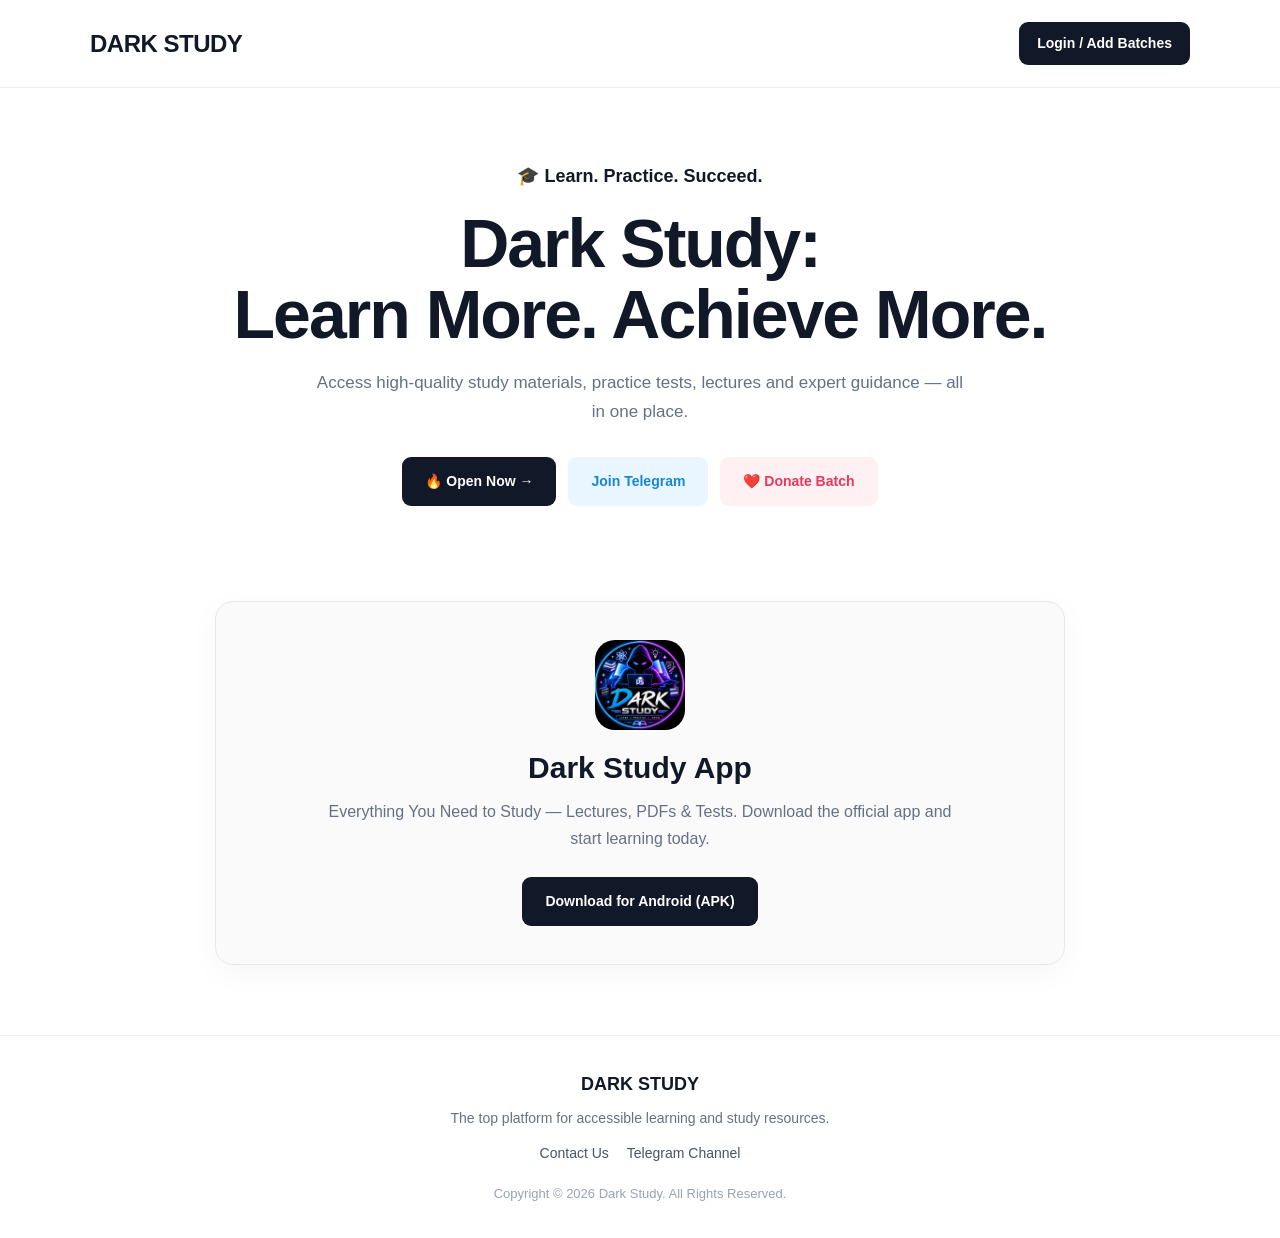
==== index.html @ e663b6ad "Change branding from 'Study Stark' to 'Dark Study' Updated branding from 'Study Stark' to 'Dark Stud" ====
<!DOCTYPE html>
<html lang="en">
<head>
  <meta charset="UTF-8">
  <meta name="viewport" content="width=device-width, initial-scale=1.0">

  <title>Dark Study- Learn. Practice. Succeed.</title>

  <meta name="description"
        content="Dark Study - Access high-quality study materials, practice tests, lectures and expert guidance in one place.">

  <meta name="theme-color" content="#ffffff">

  <!-- Google Search Console Verification -->
  <meta name="google-site-verification" content="fBdInNr_pxpZjApGXBXYnxqg6Dyy9HJ7jwQC1Yva0Tw" />

  <link rel="stylesheet" href="style.css">
  <link rel="icon" href="logo.png" type="image/png">

  <style>
    * {
      margin: 0;
      padding: 0;
      box-sizing: border-box;
    }

    html {
      scroll-behavior: smooth;
    }

    body {
      font-family: Arial, Helvetica, sans-serif;
      background: #ffffff;
      color: #111827;
      min-height: 100vh;
    }

    a {
      text-decoration: none;
      color: inherit;
    }

    .container {
      width: min(1100px, 92%);
      margin: auto;
    }

    header {
      padding: 22px 0;
      border-bottom: 1px solid #eeeeee;
      background: rgba(255,255,255,0.96);
    }

    .nav {
      display: flex;
      align-items: center;
      justify-content: space-between;
      gap: 20px;
    }

    .brand {
      font-size: 24px;
      font-weight: 800;
      letter-spacing: -0.5px;
    }

    .login-btn {
      display: inline-flex;
      align-items: center;
      justify-content: center;
      padding: 11px 18px;
      border-radius: 9px;
      background: #111827;
      color: #ffffff;
      font-weight: 600;
      transition: 0.2s ease;
    }

    .login-btn:hover {
      transform: translateY(-2px);
      opacity: 0.9;
    }

    .hero {
      text-align: center;
      padding: 75px 0 60px;
    }

    .tagline {
      font-size: 18px;
      font-weight: 600;
      margin-bottom: 18px;
    }

    .hero h1 {
      font-size: clamp(38px, 7vw, 68px);
      line-height: 1.05;
      letter-spacing: -2px;
      margin-bottom: 18px;
    }

    .hero h1 span {
      display: block;
    }

    .hero p {
      max-width: 650px;
      margin: 0 auto 30px;
      color: #667085;
      font-size: 17px;
      line-height: 1.7;
    }

    .hero-buttons {
      display: flex;
      justify-content: center;
      flex-wrap: wrap;
      gap: 12px;
    }

    .btn {
      display: inline-flex;
      align-items: center;
      justify-content: center;
      padding: 13px 22px;
      border-radius: 9px;
      font-weight: 700;
      transition: 0.2s ease;
    }

    .btn:hover {
      transform: translateY(-2px);
    }

    .primary {
      background: #111827;
      color: white;
    }

    .telegram {
      background: #eaf6ff;
      color: #1685d7;
    }

    .donate {
      background: #fff0f3;
      color: #e6395b;
    }

    .section {
      padding: 35px 0 70px;
    }

    .app-card {
      max-width: 850px;
      margin: auto;
      padding: 38px;
      border: 1px solid #e5e7eb;
      border-radius: 18px;
      background: #fafafa;
      text-align: center;
      box-shadow: 0 8px 30px rgba(0,0,0,0.04);
    }

    .logo-box {
      width: 90px;
      height: 90px;
      margin: 0 auto 20px;
      border-radius: 20px;
      overflow: hidden;
      background: #eeeeee;
      display: flex;
      align-items: center;
      justify-content: center;
    }

    .logo-box img {
      width: 100%;
      height: 100%;
      object-fit: cover;
    }

    .logo-placeholder {
      color: #777;
      font-size: 13px;
    }

    .app-card h2 {
      font-size: 30px;
      margin-bottom: 12px;
    }

    .app-card p {
      color: #667085;
      line-height: 1.7;
      margin-bottom: 25px;
    }

    .download {
      background: #111827;
      color: white;
    }

    footer {
      border-top: 1px solid #eeeeee;
      padding: 35px 0;
      text-align: center;
    }

    .footer-title {
      font-weight: 800;
      font-size: 18px;
      margin-bottom: 10px;
    }

    footer p {
      color: #667085;
      font-size: 14px;
      margin-bottom: 14px;
    }

    .footer-links {
      display: flex;
      justify-content: center;
      flex-wrap: wrap;
      gap: 18px;
      margin-bottom: 20px;
    }

    .footer-links a {
      color: #475467;
      font-size: 14px;
    }

    .footer-links a:hover {
      text-decoration: underline;
    }

    .copyright {
      color: #98a2b3;
      font-size: 13px;
    }

    @media (max-width: 600px) {
      header {
        padding: 17px 0;
      }

      .brand {
        font-size: 20px;
      }

      .login-btn {
        padding: 9px 13px;
        font-size: 13px;
      }

      .hero {
        padding: 55px 0 45px;
      }

      .hero h1 {
        letter-spacing: -1.5px;
      }

      .hero p {
        font-size: 15px;
      }

      .hero-buttons {
        flex-direction: column;
        align-items: stretch;
      }

      .btn {
        width: 100%;
      }

      .app-card {
        padding: 28px 20px;
      }

      .app-card h2 {
        font-size: 25px;
      }
    }
  </style>
</head>

<body>

  <header>
    <div class="container nav">
      <a href="/" class="brand">
        DARK STUDY
      </a>

      <a href="#" class="login-btn">
        Login / Add Batches
      </a>
    </div>
  </header>

  <main>

    <section class="hero">
      <div class="container">

        <div class="tagline">
          🎓 Learn. Practice. Succeed.
        </div>

        <h1>
          Dark Study:
          <span>Learn More. Achieve More.</span>
        </h1>

        <p>
          Access high-quality study materials, practice tests,
          lectures and expert guidance — all in one place.
        </p>

        <div class="hero-buttons">

          <a
            class="btn primary"
            href="https://vidcloud.eu.org/"
            target="_blank"
            rel="noopener noreferrer">
            🔥 Open Now →
          </a>

          <a
            class="btn telegram"
            href="https://t.me/darkstudy2"
            target="_blank"
            rel="noopener noreferrer">
            Join Telegram
          </a>

          <a
            class="btn donate"
            href="#">
            ❤️ Donate Batch
          </a>

        </div>

      </div>
    </section>

    <section class="section">
      <div class="container">

        <div class="app-card">

          <div class="logo-box">
            <img
              src="logo.png"
              alt="Dark Study Logo"
              onerror="this.style.display='none'; this.nextElementSibling.style.display='block';">

            <span class="logo-placeholder" style="display:none;">
              Logo
            </span>
          </div>

          <h2>
            Dark Study App
          </h2>

          <p>
            Everything You Need to Study — Lectures, PDFs & Tests.
            Download the official app and start learning today.
          </p>

          <a
            class="btn download"
            href="https://vidcloud.eu.org/"
            target="_blank"
            rel="noopener noreferrer">
            Download for Android (APK)
          </a>

        </div>

      </div>
    </section>

  </main>

  <footer>
    <div class="container">

      <div class="footer-title">
        DARK STUDY
      </div>

      <p>
        The top platform for accessible learning and study resources.
      </p>

      <div class="footer-links">

        <a
          href="https://telegram.me/"
          target="_blank"
          rel="noopener noreferrer">
          Contact Us
        </a>

        <a
          href="https://telegram.me/"
          target="_blank"
          rel="noopener noreferrer">
          Telegram Channel
        </a>

      </div>

      <div class="copyright">
        Copyright © 2026 Dark Study. All Rights Reserved.
      </div>

    </div>
  </footer>

  <script src="script.js"></script>

</body>
</html>
---- style.css ----
/* =========================================================
   DARK STUDY — STYLE.CSS
   ========================================================= */

* {
    margin: 0;
    padding: 0;
    box-sizing: border-box;
}

html {
    scroll-behavior: smooth;
}

body {
    font-family: Arial, Helvetica, sans-serif;
    background: #ffffff;
    color: #111827;
    min-height: 100vh;
    line-height: 1.5;
}

a {
    text-decoration: none;
    color: inherit;
}

button,
a {
    -webkit-tap-highlight-color: transparent;
}

/* =========================================================
   CONTAINER
   ========================================================= */

.container {
    width: min(1100px, 92%);
    margin: 0 auto;
}

/* =========================================================
   HEADER
   ========================================================= */

header {
    width: 100%;
    padding: 22px 0;
    background: rgba(255, 255, 255, 0.96);
    border-bottom: 1px solid #eeeeee;
}

.nav {
    display: flex;
    align-items: center;
    justify-content: space-between;
    gap: 20px;
}

.brand {
    font-size: 24px;
    font-weight: 800;
    letter-spacing: -0.5px;
    color: #111827;
    transition: opacity 0.2s ease;
}

.brand:hover {
    opacity: 0.75;
}

.login-btn {
    display: inline-flex;
    align-items: center;
    justify-content: center;
    min-height: 42px;
    padding: 11px 18px;
    border-radius: 9px;
    background: #111827;
    color: #ffffff;
    font-size: 14px;
    font-weight: 600;
    transition:
        transform 0.2s ease,
        opacity 0.2s ease,
        box-shadow 0.2s ease;
}

.login-btn:hover {
    transform: translateY(-2px);
    opacity: 0.92;
    box-shadow: 0 7px 18px rgba(17, 24, 39, 0.15);
}

/* =========================================================
   HERO
   ========================================================= */

.hero {
    text-align: center;
    padding: 75px 0 60px;
}

.tagline {
    display: inline-block;
    margin-bottom: 18px;
    font-size: 18px;
    font-weight: 600;
    color: #111827;
}

.hero h1 {
    max-width: 900px;
    margin: 0 auto 18px;
    font-size: clamp(38px, 7vw, 68px);
    line-height: 1.05;
    letter-spacing: -2px;
    font-weight: 800;
    color: #111827;
}

.hero h1 span {
    display: block;
}

.hero p {
    max-width: 650px;
    margin: 0 auto 30px;
    color: #667085;
    font-size: 17px;
    line-height: 1.7;
}

/* =========================================================
   HERO BUTTONS
   ========================================================= */

.hero-buttons {
    display: flex;
    align-items: center;
    justify-content: center;
    flex-wrap: wrap;
    gap: 12px;
}

.btn {
    display: inline-flex;
    align-items: center;
    justify-content: center;
    min-height: 46px;
    padding: 13px 22px;
    border-radius: 9px;
    font-size: 14px;
    font-weight: 700;
    border: 1px solid transparent;
    cursor: pointer;

    transition:
        transform 0.2s ease,
        opacity 0.2s ease,
        box-shadow 0.2s ease;
}

.btn:hover {
    transform: translateY(-2px);
}

.btn:active {
    transform: translateY(0);
}

/* Main button */

.primary {
    background: #111827;
    color: #ffffff;
}

.primary:hover {
    opacity: 0.92;
    box-shadow: 0 7px 18px rgba(17, 24, 39, 0.15);
}

/* Telegram */

.telegram {
    background: #eaf6ff;
    color: #1685d7;
}

.telegram:hover {
    background: #dcefff;
}

/* Donate */

.donate {
    background: #fff0f3;
    color: #e6395b;
}

.donate:hover {
    background: #ffe4ea;
}

/* Download */

.download {
    background: #111827;
    color: #ffffff;
}

.download:hover {
    opacity: 0.92;
    box-shadow: 0 7px 18px rgba(17, 24, 39, 0.15);
}

/* =========================================================
   SECTIONS
   ========================================================= */

.section {
    width: 100%;
    padding: 35px 0 70px;
}

.section-title {
    text-align: center;
    margin-bottom: 35px;
}

.section-title h2 {
    margin-bottom: 10px;
    font-size: 30px;
    line-height: 1.2;
    color: #111827;
}

.section-title p {
    color: #667085;
    font-size: 15px;
}

/* =========================================================
   APP CARD
   ========================================================= */

.app-card {
    width: 100%;
    max-width: 850px;
    margin: 0 auto;
    padding: 38px;

    text-align: center;

    background: #fafafa;
    border: 1px solid #e5e7eb;
    border-radius: 18px;

    box-shadow: 0 8px 30px rgba(0, 0, 0, 0.04);

    transition:
        transform 0.25s ease,
        box-shadow 0.25s ease;
}

.app-card:hover {
    transform: translateY(-3px);
    box-shadow: 0 12px 35px rgba(0, 0, 0, 0.07);
}

/* =========================================================
   LOGO
   ========================================================= */

.logo-box {
    width: 90px;
    height: 90px;
    margin: 0 auto 20px;

    display: flex;
    align-items: center;
    justify-content: center;

    overflow: hidden;

    background: #eeeeee;
    border-radius: 20px;
}

.logo-box img {
    display: block;
    width: 100%;
    height: 100%;
    object-fit: cover;
}

.logo-placeholder {
    color: #777777;
    font-size: 13px;
}

/* =========================================================
   APP TEXT
   ========================================================= */

.app-card h2 {
    margin-bottom: 12px;
    font-size: 30px;
    line-height: 1.2;
    color: #111827;
}

.app-card p {
    max-width: 650px;
    margin: 0 auto 25px;

    color: #667085;
    font-size: 16px;
    line-height: 1.7;
}

/* =========================================================
   FOOTER
   ========================================================= */

footer {
    width: 100%;
    padding: 35px 0;
    text-align: center;

    background: #ffffff;
    border-top: 1px solid #eeeeee;
}

.footer-title {
    margin-bottom: 10px;
    font-size: 18px;
    font-weight: 800;
    color: #111827;
}

footer p {
    margin-bottom: 14px;
    color: #667085;
    font-size: 14px;
}

.footer-links {
    display: flex;
    align-items: center;
    justify-content: center;
    flex-wrap: wrap;
    gap: 18px;
    margin-bottom: 20px;
}

.footer-links a {
    color: #475467;
    font-size: 14px;
    transition: color 0.2s ease;
}

.footer-links a:hover {
    color: #111827;
    text-decoration: underline;
}

.copyright {
    color: #98a2b3;
    font-size: 13px;
}

/* =========================================================
   FOCUS / ACCESSIBILITY
   ========================================================= */

a:focus-visible {
    outline: 3px solid rgba(22, 133, 215, 0.35);
    outline-offset: 3px;
}

/* =========================================================
   TABLET
   ========================================================= */

@media (max-width: 768px) {

    .hero {
        padding: 60px 0 50px;
    }

    .hero h1 {
        font-size: clamp(36px, 8vw, 52px);
        letter-spacing: -1.5px;
    }

    .hero p {
        font-size: 16px;
    }

    .app-card {
        padding: 32px 25px;
    }
}

/* =========================================================
   MOBILE
   ========================================================= */

@media (max-width: 600px) {

    header {
        padding: 17px 0;
    }

    .nav {
        gap: 12px;
    }

    .brand {
        font-size: 20px;
    }

    .login-btn {
        min-height: 38px;
        padding: 9px 13px;
        font-size: 13px;
        white-space: nowrap;
    }

    .hero {
        padding: 55px 0 45px;
    }

    .tagline {
        margin-bottom: 15px;
        font-size: 16px;
    }

    .hero h1 {
        font-size: clamp(35px, 11vw, 48px);
        letter-spacing: -1.5px;
    }

    .hero p {
        margin-bottom: 25px;
        font-size: 15px;
        line-height: 1.65;
    }

    .hero-buttons {
        width: 100%;
        flex-direction: column;
        align-items: stretch;
        gap: 10px;
    }

    .btn {
        width: 100%;
        min-height: 45px;
    }

    .section {
        padding: 25px 0 55px;
    }

    .app-card {
        padding: 28px 20px;
        border-radius: 16px;
    }

    .logo-box {
        width: 80px;
        height: 80px;
        border-radius: 18px;
    }

    .app-card h2 {
        font-size: 25px;
    }

    .app-card p {
        font-size: 15px;
    }

    footer {
        padding: 30px 0;
    }

    .footer-links {
        gap: 14px;
    }
}

/* =========================================================
   VERY SMALL DEVICES
   ========================================================= */

@media (max-width: 380px) {

    .container {
        width: 90%;
    }

    .brand {
        font-size: 18px;
    }

    .login-btn {
        padding: 8px 10px;
        font-size: 12px;
    }

    .hero h1 {
        font-size: 34px;
    }

    .app-card {
        padding: 25px 16px;
    }
}

/* =========================================================
   REDUCED MOTION
   ========================================================= */

@media (prefers-reduced-motion: reduce) {

    html {
        scroll-behavior: auto;
    }

    *,
    *::before,
    *::after {
        transition: none !important;
        animation: none !important;
    }
}
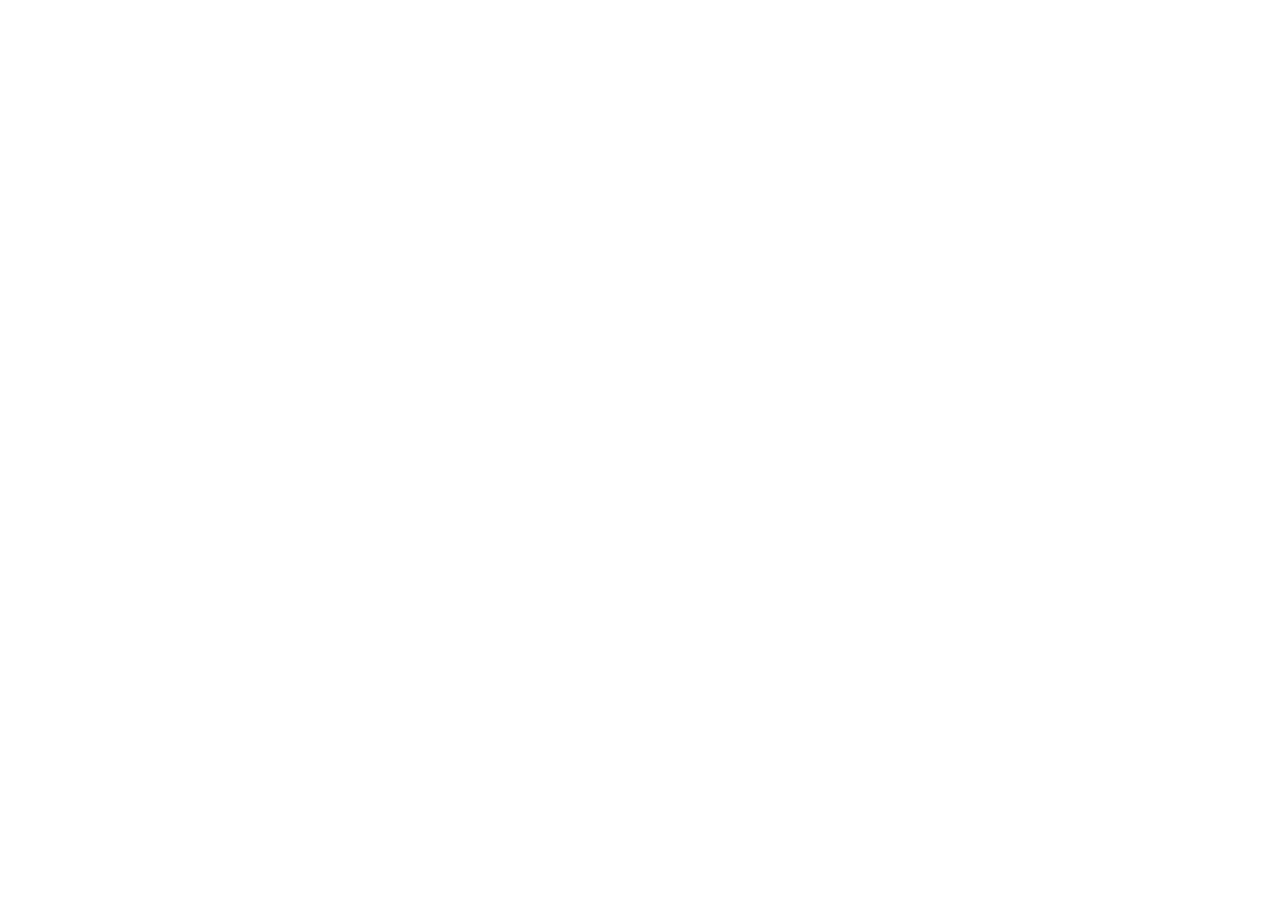
==== commit e11a7d14: "Add Google AdSense script to index.html Added Google AdSense script for ad integration." ====
--- a/index.html
+++ b/index.html
@@ -13,7 +13,9 @@
 
   <!-- Google Search Console Verification -->
   <meta name="google-site-verification" content="fBdInNr_pxpZjApGXBXYnxqg6Dyy9HJ7jwQC1Yva0Tw" />
-
+ <!-- Google AdSense -->
+  <script async
+    src="https://pagead2.googlesyndication.com/pagead/js/adsbygoogle.js?client=ca-pub-5067812901691828"
   <link rel="stylesheet" href="style.css">
   <link rel="icon" href="logo.png" type="image/png">
 
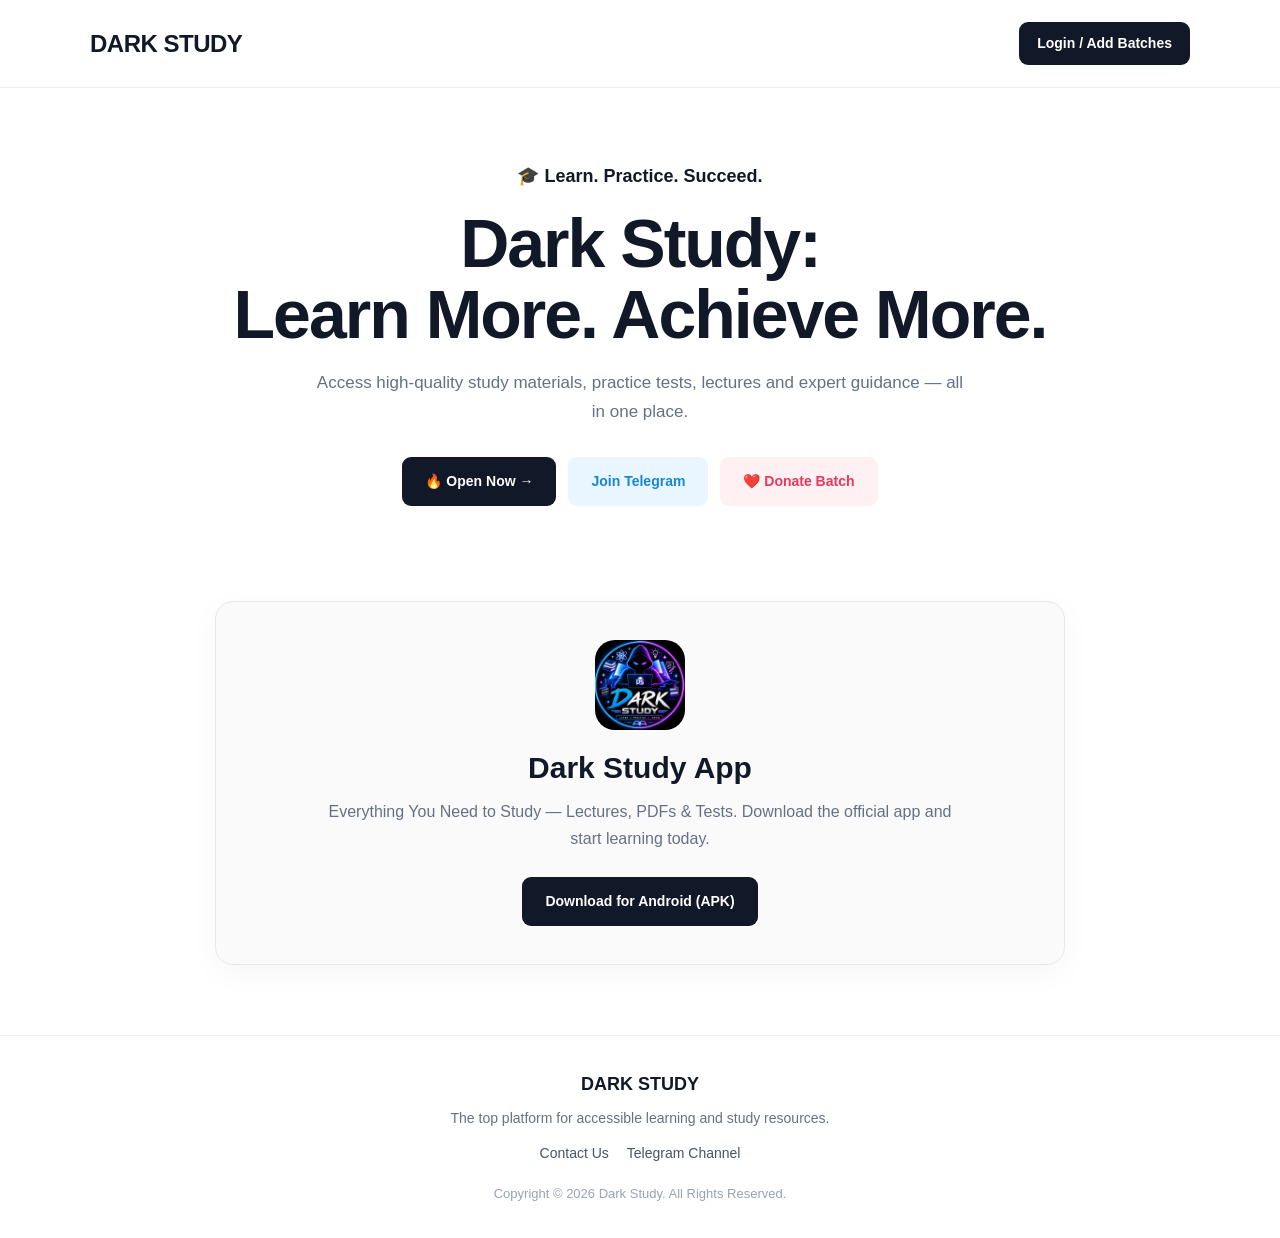
==== commit 056b26e6: "Fix HTML formatting and add comments" ====
--- a/index.html
+++ b/index.html
@@ -4,7 +4,7 @@
   <meta charset="UTF-8">
   <meta name="viewport" content="width=device-width, initial-scale=1.0">
 
-  <title>Dark Study- Learn. Practice. Succeed.</title>
+  <title>Dark Study - Learn. Practice. Succeed.</title>
 
   <meta name="description"
         content="Dark Study - Access high-quality study materials, practice tests, lectures and expert guidance in one place.">
@@ -12,10 +12,15 @@
   <meta name="theme-color" content="#ffffff">
 
   <!-- Google Search Console Verification -->
-  <meta name="google-site-verification" content="fBdInNr_pxpZjApGXBXYnxqg6Dyy9HJ7jwQC1Yva0Tw" />
- <!-- Google AdSense -->
+  <meta name="google-site-verification"
+        content="fBdInNr_pxpZjApGXBXYnxqg6Dyy9HJ7jwQC1Yva0Tw">
+
+  <!-- Google AdSense -->
   <script async
     src="https://pagead2.googlesyndication.com/pagead/js/adsbygoogle.js?client=ca-pub-5067812901691828"
+    crossorigin="anonymous">
+  </script>
+
   <link rel="stylesheet" href="style.css">
   <link rel="icon" href="logo.png" type="image/png">
 
@@ -50,7 +55,7 @@
     header {
       padding: 22px 0;
       border-bottom: 1px solid #eeeeee;
-      background: rgba(255,255,255,0.96);
+      background: rgba(255, 255, 255, 0.96);
     }
 
     .nav {
@@ -161,7 +166,7 @@
       border-radius: 18px;
       background: #fafafa;
       text-align: center;
-      box-shadow: 0 8px 30px rgba(0,0,0,0.04);
+      box-shadow: 0 8px 30px rgba(0, 0, 0, 0.04);
     }
 
     .logo-box {
@@ -291,8 +296,10 @@
 
 <body>
 
+  <!-- Header -->
   <header>
     <div class="container nav">
+
       <a href="/" class="brand">
         DARK STUDY
       </a>
@@ -300,11 +307,14 @@
       <a href="#" class="login-btn">
         Login / Add Batches
       </a>
+
     </div>
   </header>
 
+  <!-- Main -->
   <main>
 
+    <!-- Hero -->
     <section class="hero">
       <div class="container">
 
@@ -351,20 +361,25 @@
       </div>
     </section>
 
+    <!-- App -->
     <section class="section">
       <div class="container">
 
         <div class="app-card">
 
           <div class="logo-box">
+
             <img
               src="logo.png"
               alt="Dark Study Logo"
               onerror="this.style.display='none'; this.nextElementSibling.style.display='block';">
 
-            <span class="logo-placeholder" style="display:none;">
+            <span
+              class="logo-placeholder"
+              style="display:none;">
               Logo
             </span>
+
           </div>
 
           <h2>
@@ -391,6 +406,7 @@
 
   </main>
 
+  <!-- Footer -->
   <footer>
     <div class="container">
 
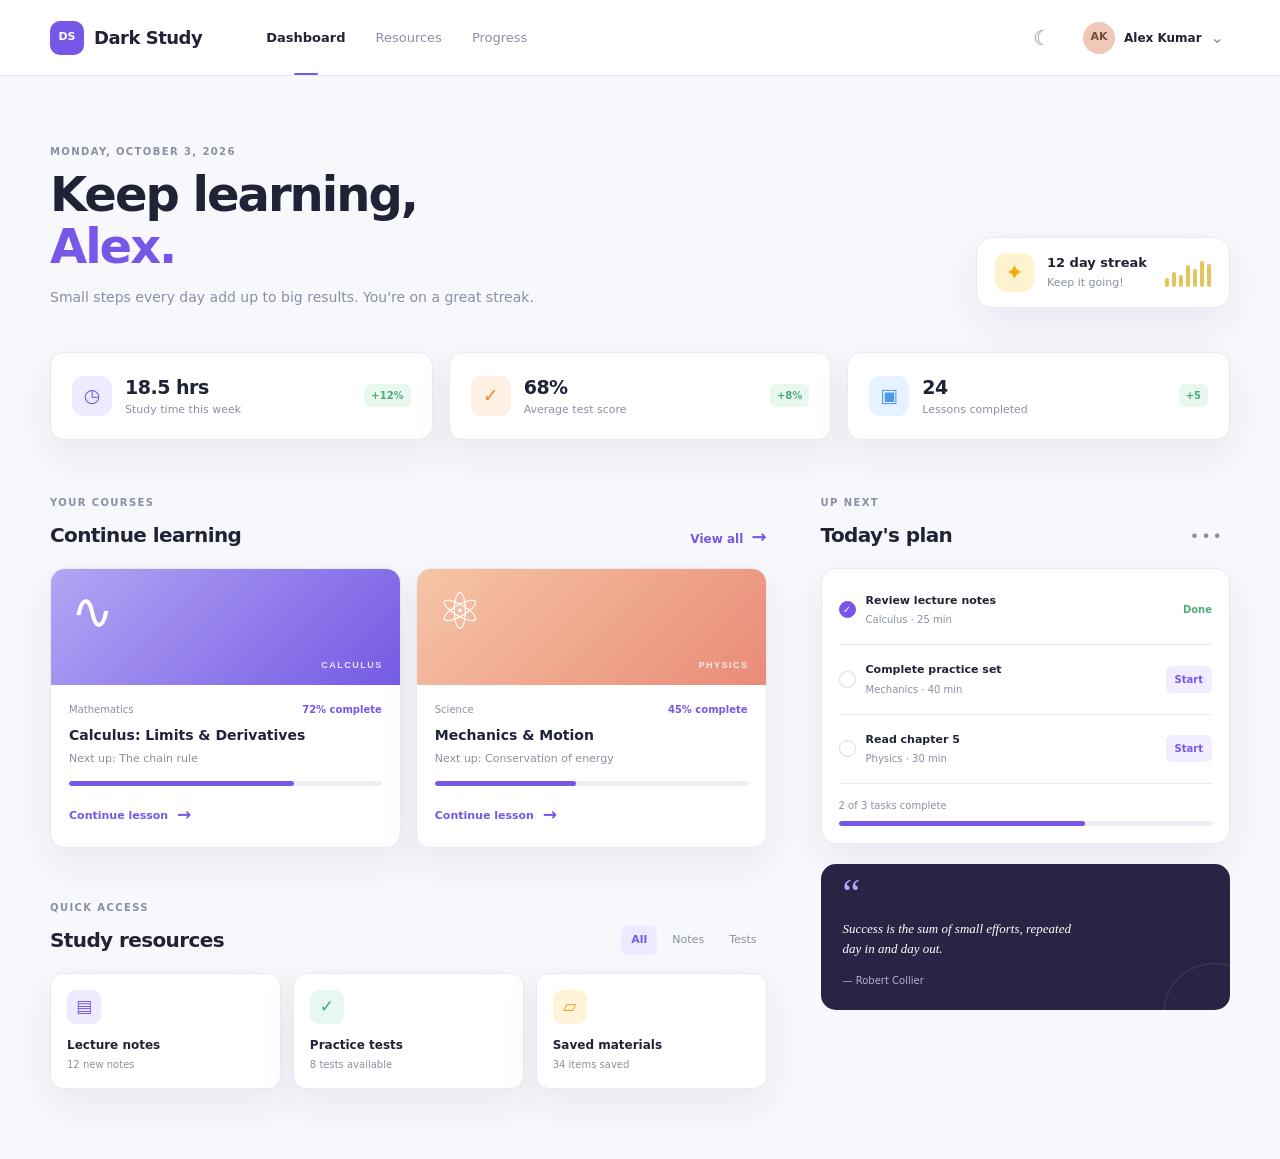
==== commit e022f1b4: "Convert Dark Study into interactive study app" ====
--- a/index.html
+++ b/index.html
@@ -1,449 +1,48 @@
-<!DOCTYPE html>
+<!doctype html>
 <html lang="en">
 <head>
   <meta charset="UTF-8">
-  <meta name="viewport" content="width=device-width, initial-scale=1.0">
-
-  <title>Dark Study - Learn. Practice. Succeed.</title>
-
-  <meta name="description"
-        content="Dark Study - Access high-quality study materials, practice tests, lectures and expert guidance in one place.">
-
-  <meta name="theme-color" content="#ffffff">
-
-  <!-- Google Search Console Verification -->
-  <meta name="google-site-verification"
-        content="fBdInNr_pxpZjApGXBXYnxqg6Dyy9HJ7jwQC1Yva0Tw">
-
-  <!-- Google AdSense -->
-  <script async
-    src="https://pagead2.googlesyndication.com/pagead/js/adsbygoogle.js?client=ca-pub-5067812901691828"
-    crossorigin="anonymous">
-  </script>
-
+  <meta name="viewport" content="width=device-width, initial-scale=1">
+  <title>Dark Study — Your study space</title>
+  <meta name="description" content="Dark Study is a focused space for courses, notes, practice tests and learning resources.">
+  <meta name="theme-color" content="#f7f8fc">
+  <link rel="icon" href="logo.png" type="image/png">
   <link rel="stylesheet" href="style.css">
-  <link rel="icon" href="logo.png" type="image/png">
-
-  <style>
-    * {
-      margin: 0;
-      padding: 0;
-      box-sizing: border-box;
-    }
-
-    html {
-      scroll-behavior: smooth;
-    }
-
-    body {
-      font-family: Arial, Helvetica, sans-serif;
-      background: #ffffff;
-      color: #111827;
-      min-height: 100vh;
-    }
-
-    a {
-      text-decoration: none;
-      color: inherit;
-    }
-
-    .container {
-      width: min(1100px, 92%);
-      margin: auto;
-    }
-
-    header {
-      padding: 22px 0;
-      border-bottom: 1px solid #eeeeee;
-      background: rgba(255, 255, 255, 0.96);
-    }
-
-    .nav {
-      display: flex;
-      align-items: center;
-      justify-content: space-between;
-      gap: 20px;
-    }
-
-    .brand {
-      font-size: 24px;
-      font-weight: 800;
-      letter-spacing: -0.5px;
-    }
-
-    .login-btn {
-      display: inline-flex;
-      align-items: center;
-      justify-content: center;
-      padding: 11px 18px;
-      border-radius: 9px;
-      background: #111827;
-      color: #ffffff;
-      font-weight: 600;
-      transition: 0.2s ease;
-    }
-
-    .login-btn:hover {
-      transform: translateY(-2px);
-      opacity: 0.9;
-    }
-
-    .hero {
-      text-align: center;
-      padding: 75px 0 60px;
-    }
-
-    .tagline {
-      font-size: 18px;
-      font-weight: 600;
-      margin-bottom: 18px;
-    }
-
-    .hero h1 {
-      font-size: clamp(38px, 7vw, 68px);
-      line-height: 1.05;
-      letter-spacing: -2px;
-      margin-bottom: 18px;
-    }
-
-    .hero h1 span {
-      display: block;
-    }
-
-    .hero p {
-      max-width: 650px;
-      margin: 0 auto 30px;
-      color: #667085;
-      font-size: 17px;
-      line-height: 1.7;
-    }
-
-    .hero-buttons {
-      display: flex;
-      justify-content: center;
-      flex-wrap: wrap;
-      gap: 12px;
-    }
-
-    .btn {
-      display: inline-flex;
-      align-items: center;
-      justify-content: center;
-      padding: 13px 22px;
-      border-radius: 9px;
-      font-weight: 700;
-      transition: 0.2s ease;
-    }
-
-    .btn:hover {
-      transform: translateY(-2px);
-    }
-
-    .primary {
-      background: #111827;
-      color: white;
-    }
-
-    .telegram {
-      background: #eaf6ff;
-      color: #1685d7;
-    }
-
-    .donate {
-      background: #fff0f3;
-      color: #e6395b;
-    }
-
-    .section {
-      padding: 35px 0 70px;
-    }
-
-    .app-card {
-      max-width: 850px;
-      margin: auto;
-      padding: 38px;
-      border: 1px solid #e5e7eb;
-      border-radius: 18px;
-      background: #fafafa;
-      text-align: center;
-      box-shadow: 0 8px 30px rgba(0, 0, 0, 0.04);
-    }
-
-    .logo-box {
-      width: 90px;
-      height: 90px;
-      margin: 0 auto 20px;
-      border-radius: 20px;
-      overflow: hidden;
-      background: #eeeeee;
-      display: flex;
-      align-items: center;
-      justify-content: center;
-    }
-
-    .logo-box img {
-      width: 100%;
-      height: 100%;
-      object-fit: cover;
-    }
-
-    .logo-placeholder {
-      color: #777;
-      font-size: 13px;
-    }
-
-    .app-card h2 {
-      font-size: 30px;
-      margin-bottom: 12px;
-    }
-
-    .app-card p {
-      color: #667085;
-      line-height: 1.7;
-      margin-bottom: 25px;
-    }
-
-    .download {
-      background: #111827;
-      color: white;
-    }
-
-    footer {
-      border-top: 1px solid #eeeeee;
-      padding: 35px 0;
-      text-align: center;
-    }
-
-    .footer-title {
-      font-weight: 800;
-      font-size: 18px;
-      margin-bottom: 10px;
-    }
-
-    footer p {
-      color: #667085;
-      font-size: 14px;
-      margin-bottom: 14px;
-    }
-
-    .footer-links {
-      display: flex;
-      justify-content: center;
-      flex-wrap: wrap;
-      gap: 18px;
-      margin-bottom: 20px;
-    }
-
-    .footer-links a {
-      color: #475467;
-      font-size: 14px;
-    }
-
-    .footer-links a:hover {
-      text-decoration: underline;
-    }
-
-    .copyright {
-      color: #98a2b3;
-      font-size: 13px;
-    }
-
-    @media (max-width: 600px) {
-      header {
-        padding: 17px 0;
-      }
-
-      .brand {
-        font-size: 20px;
-      }
-
-      .login-btn {
-        padding: 9px 13px;
-        font-size: 13px;
-      }
-
-      .hero {
-        padding: 55px 0 45px;
-      }
-
-      .hero h1 {
-        letter-spacing: -1.5px;
-      }
-
-      .hero p {
-        font-size: 15px;
-      }
-
-      .hero-buttons {
-        flex-direction: column;
-        align-items: stretch;
-      }
-
-      .btn {
-        width: 100%;
-      }
-
-      .app-card {
-        padding: 28px 20px;
-      }
-
-      .app-card h2 {
-        font-size: 25px;
-      }
-    }
-  </style>
 </head>
-
 <body>
-
-  <!-- Header -->
-  <header>
-    <div class="container nav">
-
-      <a href="/" class="brand">
-        DARK STUDY
-      </a>
-
-      <a href="#" class="login-btn">
-        Login / Add Batches
-      </a>
-
+  <header class="topbar">
+    <div class="shell nav">
+      <a class="brand" href="#top" aria-label="Dark Study home"><span class="brand-mark">DS</span><span>Dark Study</span></a>
+      <nav class="nav-links" aria-label="Primary navigation">
+        <a class="active" href="#dashboard">Dashboard</a>
+        <a href="#resources">Resources</a>
+        <a href="#progress">Progress</a>
+      </nav>
+      <div class="nav-actions"><button class="icon-button" id="themeToggle" aria-label="Toggle dark mode">☾</button><button class="profile" id="loginButton"><span>AK</span><b>Alex Kumar</b><i>⌄</i></button></div>
     </div>
   </header>
 
-  <!-- Main -->
-  <main>
-
-    <!-- Hero -->
-    <section class="hero">
-      <div class="container">
-
-        <div class="tagline">
-          🎓 Learn. Practice. Succeed.
-        </div>
-
-        <h1>
-          Dark Study:
-          <span>Learn More. Achieve More.</span>
-        </h1>
-
-        <p>
-          Access high-quality study materials, practice tests,
-          lectures and expert guidance — all in one place.
-        </p>
-
-        <div class="hero-buttons">
-
-          <a
-            class="btn primary"
-            href="https://vidcloud.eu.org/"
-            target="_blank"
-            rel="noopener noreferrer">
-            🔥 Open Now →
-          </a>
-
-          <a
-            class="btn telegram"
-            href="https://t.me/darkstudy2"
-            target="_blank"
-            rel="noopener noreferrer">
-            Join Telegram
-          </a>
-
-          <a
-            class="btn donate"
-            href="#">
-            ❤️ Donate Batch
-          </a>
-
-        </div>
-
-      </div>
+  <main id="top" class="shell">
+    <section class="welcome" id="dashboard">
+      <div><p class="eyebrow">MONDAY, OCTOBER 3, 2026</p><h1>Keep learning,<br><em>Alex.</em></h1><p class="intro">Small steps every day add up to big results. You&apos;re on a great streak.</p></div>
+      <div class="streak-card"><div class="streak-icon">✦</div><div><strong>12 day streak</strong><span>Keep it going!</span></div><div class="sparkline" aria-hidden="true"><i></i><i></i><i></i><i></i><i></i><i></i><i></i></div></div>
     </section>
 
-    <!-- App -->
-    <section class="section">
-      <div class="container">
+    <section class="stats" aria-label="Study overview"><article><span class="stat-icon purple">◷</span><div><strong>18.5 hrs</strong><small>Study time this week</small></div><b class="up">+12%</b></article><article><span class="stat-icon orange">✓</span><div><strong>68%</strong><small>Average test score</small></div><b class="up">+8%</b></article><article><span class="stat-icon blue">▣</span><div><strong>24</strong><small>Lessons completed</small></div><b class="up">+5</b></article></section>
 
-        <div class="app-card">
+    <section class="content-grid">
+      <div class="main-column">
+        <div class="section-heading"><div><p class="eyebrow">YOUR COURSES</p><h2>Continue learning</h2></div><a href="#resources">View all <span>→</span></a></div>
+        <div class="course-list"><article class="course-card purple-card"><div class="course-art">∿<span>CALCULUS</span></div><div class="course-body"><div class="course-meta"><span>Mathematics</span><b>72% complete</b></div><h3>Calculus: Limits &amp; Derivatives</h3><p>Next up: The chain rule</p><div class="progress"><span style="width:72%"></span></div><button class="continue" data-course="Calculus: Limits & Derivatives">Continue lesson <span>→</span></button></div></article><article class="course-card peach-card"><div class="course-art">⚛<span>PHYSICS</span></div><div class="course-body"><div class="course-meta"><span>Science</span><b>45% complete</b></div><h3>Mechanics &amp; Motion</h3><p>Next up: Conservation of energy</p><div class="progress"><span style="width:45%"></span></div><button class="continue" data-course="Mechanics & Motion">Continue lesson <span>→</span></button></div></article></div>
 
-          <div class="logo-box">
-
-            <img
-              src="logo.png"
-              alt="Dark Study Logo"
-              onerror="this.style.display='none'; this.nextElementSibling.style.display='block';">
-
-            <span
-              class="logo-placeholder"
-              style="display:none;">
-              Logo
-            </span>
-
-          </div>
-
-          <h2>
-            Dark Study App
-          </h2>
-
-          <p>
-            Everything You Need to Study — Lectures, PDFs & Tests.
-            Download the official app and start learning today.
-          </p>
-
-          <a
-            class="btn download"
-            href="https://vidcloud.eu.org/"
-            target="_blank"
-            rel="noopener noreferrer">
-            Download for Android (APK)
-          </a>
-
-        </div>
-
-      </div>
-    </section>
-
-  </main>
-
-  <!-- Footer -->
-  <footer>
-    <div class="container">
-
-      <div class="footer-title">
-        DARK STUDY
+        <div class="section-heading resource-heading" id="resources"><div><p class="eyebrow">QUICK ACCESS</p><h2>Study resources</h2></div><div class="resource-filters"><button class="filter active" data-filter="all">All</button><button class="filter" data-filter="notes">Notes</button><button class="filter" data-filter="tests">Tests</button></div></div>
+        <div class="resource-grid"><button class="resource" data-type="notes"><span class="resource-icon lavender">▤</span><strong>Lecture notes</strong><small>12 new notes</small></button><button class="resource" data-type="tests"><span class="resource-icon mint">✓</span><strong>Practice tests</strong><small>8 tests available</small></button><button class="resource" data-type="notes"><span class="resource-icon yellow">▱</span><strong>Saved materials</strong><small>34 items saved</small></button></div>
       </div>
 
-      <p>
-        The top platform for accessible learning and study resources.
-      </p>
-
-      <div class="footer-links">
-
-        <a
-          href="https://telegram.me/"
-          target="_blank"
-          rel="noopener noreferrer">
-          Contact Us
-        </a>
-
-        <a
-          href="https://telegram.me/"
-          target="_blank"
-          rel="noopener noreferrer">
-          Telegram Channel
-        </a>
-
-      </div>
-
-      <div class="copyright">
-        Copyright © 2026 Dark Study. All Rights Reserved.
-      </div>
-
-    </div>
-  </footer>
-
+      <aside class="side-column" id="progress"><div class="section-heading"><div><p class="eyebrow">UP NEXT</p><h2>Today&apos;s plan</h2></div><button class="more" aria-label="More options">•••</button></div><div class="plan-card"><div class="plan-item done"><span class="check">✓</span><div><strong>Review lecture notes</strong><small>Calculus · 25 min</small></div><b>Done</b></div><div class="plan-item"><span class="check"></span><div><strong>Complete practice set</strong><small>Mechanics · 40 min</small></div><button class="start" data-course="Practice set">Start</button></div><div class="plan-item"><span class="check"></span><div><strong>Read chapter 5</strong><small>Physics · 30 min</small></div><button class="start" data-course="Chapter 5">Start</button></div><div class="plan-footer"><span>2 of 3 tasks complete</span><div class="progress"><span style="width:66%"></span></div></div></div><div class="quote"><span>“</span><p>Success is the sum of small efforts, repeated day in and day out.</p><small>— Robert Collier</small></div></aside>
+    </section>
+  </main>
+  <div id="toast" class="toast" role="status" aria-live="polite"></div>
   <script src="script.js"></script>
-
 </body>
 </html>
--- a/style.css
+++ b/style.css
@@ -1,540 +1 @@
-/* =========================================================
-   DARK STUDY — STYLE.CSS
-   ========================================================= */
-
-* {
-    margin: 0;
-    padding: 0;
-    box-sizing: border-box;
-}
-
-html {
-    scroll-behavior: smooth;
-}
-
-body {
-    font-family: Arial, Helvetica, sans-serif;
-    background: #ffffff;
-    color: #111827;
-    min-height: 100vh;
-    line-height: 1.5;
-}
-
-a {
-    text-decoration: none;
-    color: inherit;
-}
-
-button,
-a {
-    -webkit-tap-highlight-color: transparent;
-}
-
-/* =========================================================
-   CONTAINER
-   ========================================================= */
-
-.container {
-    width: min(1100px, 92%);
-    margin: 0 auto;
-}
-
-/* =========================================================
-   HEADER
-   ========================================================= */
-
-header {
-    width: 100%;
-    padding: 22px 0;
-    background: rgba(255, 255, 255, 0.96);
-    border-bottom: 1px solid #eeeeee;
-}
-
-.nav {
-    display: flex;
-    align-items: center;
-    justify-content: space-between;
-    gap: 20px;
-}
-
-.brand {
-    font-size: 24px;
-    font-weight: 800;
-    letter-spacing: -0.5px;
-    color: #111827;
-    transition: opacity 0.2s ease;
-}
-
-.brand:hover {
-    opacity: 0.75;
-}
-
-.login-btn {
-    display: inline-flex;
-    align-items: center;
-    justify-content: center;
-    min-height: 42px;
-    padding: 11px 18px;
-    border-radius: 9px;
-    background: #111827;
-    color: #ffffff;
-    font-size: 14px;
-    font-weight: 600;
-    transition:
-        transform 0.2s ease,
-        opacity 0.2s ease,
-        box-shadow 0.2s ease;
-}
-
-.login-btn:hover {
-    transform: translateY(-2px);
-    opacity: 0.92;
-    box-shadow: 0 7px 18px rgba(17, 24, 39, 0.15);
-}
-
-/* =========================================================
-   HERO
-   ========================================================= */
-
-.hero {
-    text-align: center;
-    padding: 75px 0 60px;
-}
-
-.tagline {
-    display: inline-block;
-    margin-bottom: 18px;
-    font-size: 18px;
-    font-weight: 600;
-    color: #111827;
-}
-
-.hero h1 {
-    max-width: 900px;
-    margin: 0 auto 18px;
-    font-size: clamp(38px, 7vw, 68px);
-    line-height: 1.05;
-    letter-spacing: -2px;
-    font-weight: 800;
-    color: #111827;
-}
-
-.hero h1 span {
-    display: block;
-}
-
-.hero p {
-    max-width: 650px;
-    margin: 0 auto 30px;
-    color: #667085;
-    font-size: 17px;
-    line-height: 1.7;
-}
-
-/* =========================================================
-   HERO BUTTONS
-   ========================================================= */
-
-.hero-buttons {
-    display: flex;
-    align-items: center;
-    justify-content: center;
-    flex-wrap: wrap;
-    gap: 12px;
-}
-
-.btn {
-    display: inline-flex;
-    align-items: center;
-    justify-content: center;
-    min-height: 46px;
-    padding: 13px 22px;
-    border-radius: 9px;
-    font-size: 14px;
-    font-weight: 700;
-    border: 1px solid transparent;
-    cursor: pointer;
-
-    transition:
-        transform 0.2s ease,
-        opacity 0.2s ease,
-        box-shadow 0.2s ease;
-}
-
-.btn:hover {
-    transform: translateY(-2px);
-}
-
-.btn:active {
-    transform: translateY(0);
-}
-
-/* Main button */
-
-.primary {
-    background: #111827;
-    color: #ffffff;
-}
-
-.primary:hover {
-    opacity: 0.92;
-    box-shadow: 0 7px 18px rgba(17, 24, 39, 0.15);
-}
-
-/* Telegram */
-
-.telegram {
-    background: #eaf6ff;
-    color: #1685d7;
-}
-
-.telegram:hover {
-    background: #dcefff;
-}
-
-/* Donate */
-
-.donate {
-    background: #fff0f3;
-    color: #e6395b;
-}
-
-.donate:hover {
-    background: #ffe4ea;
-}
-
-/* Download */
-
-.download {
-    background: #111827;
-    color: #ffffff;
-}
-
-.download:hover {
-    opacity: 0.92;
-    box-shadow: 0 7px 18px rgba(17, 24, 39, 0.15);
-}
-
-/* =========================================================
-   SECTIONS
-   ========================================================= */
-
-.section {
-    width: 100%;
-    padding: 35px 0 70px;
-}
-
-.section-title {
-    text-align: center;
-    margin-bottom: 35px;
-}
-
-.section-title h2 {
-    margin-bottom: 10px;
-    font-size: 30px;
-    line-height: 1.2;
-    color: #111827;
-}
-
-.section-title p {
-    color: #667085;
-    font-size: 15px;
-}
-
-/* =========================================================
-   APP CARD
-   ========================================================= */
-
-.app-card {
-    width: 100%;
-    max-width: 850px;
-    margin: 0 auto;
-    padding: 38px;
-
-    text-align: center;
-
-    background: #fafafa;
-    border: 1px solid #e5e7eb;
-    border-radius: 18px;
-
-    box-shadow: 0 8px 30px rgba(0, 0, 0, 0.04);
-
-    transition:
-        transform 0.25s ease,
-        box-shadow 0.25s ease;
-}
-
-.app-card:hover {
-    transform: translateY(-3px);
-    box-shadow: 0 12px 35px rgba(0, 0, 0, 0.07);
-}
-
-/* =========================================================
-   LOGO
-   ========================================================= */
-
-.logo-box {
-    width: 90px;
-    height: 90px;
-    margin: 0 auto 20px;
-
-    display: flex;
-    align-items: center;
-    justify-content: center;
-
-    overflow: hidden;
-
-    background: #eeeeee;
-    border-radius: 20px;
-}
-
-.logo-box img {
-    display: block;
-    width: 100%;
-    height: 100%;
-    object-fit: cover;
-}
-
-.logo-placeholder {
-    color: #777777;
-    font-size: 13px;
-}
-
-/* =========================================================
-   APP TEXT
-   ========================================================= */
-
-.app-card h2 {
-    margin-bottom: 12px;
-    font-size: 30px;
-    line-height: 1.2;
-    color: #111827;
-}
-
-.app-card p {
-    max-width: 650px;
-    margin: 0 auto 25px;
-
-    color: #667085;
-    font-size: 16px;
-    line-height: 1.7;
-}
-
-/* =========================================================
-   FOOTER
-   ========================================================= */
-
-footer {
-    width: 100%;
-    padding: 35px 0;
-    text-align: center;
-
-    background: #ffffff;
-    border-top: 1px solid #eeeeee;
-}
-
-.footer-title {
-    margin-bottom: 10px;
-    font-size: 18px;
-    font-weight: 800;
-    color: #111827;
-}
-
-footer p {
-    margin-bottom: 14px;
-    color: #667085;
-    font-size: 14px;
-}
-
-.footer-links {
-    display: flex;
-    align-items: center;
-    justify-content: center;
-    flex-wrap: wrap;
-    gap: 18px;
-    margin-bottom: 20px;
-}
-
-.footer-links a {
-    color: #475467;
-    font-size: 14px;
-    transition: color 0.2s ease;
-}
-
-.footer-links a:hover {
-    color: #111827;
-    text-decoration: underline;
-}
-
-.copyright {
-    color: #98a2b3;
-    font-size: 13px;
-}
-
-/* =========================================================
-   FOCUS / ACCESSIBILITY
-   ========================================================= */
-
-a:focus-visible {
-    outline: 3px solid rgba(22, 133, 215, 0.35);
-    outline-offset: 3px;
-}
-
-/* =========================================================
-   TABLET
-   ========================================================= */
-
-@media (max-width: 768px) {
-
-    .hero {
-        padding: 60px 0 50px;
-    }
-
-    .hero h1 {
-        font-size: clamp(36px, 8vw, 52px);
-        letter-spacing: -1.5px;
-    }
-
-    .hero p {
-        font-size: 16px;
-    }
-
-    .app-card {
-        padding: 32px 25px;
-    }
-}
-
-/* =========================================================
-   MOBILE
-   ========================================================= */
-
-@media (max-width: 600px) {
-
-    header {
-        padding: 17px 0;
-    }
-
-    .nav {
-        gap: 12px;
-    }
-
-    .brand {
-        font-size: 20px;
-    }
-
-    .login-btn {
-        min-height: 38px;
-        padding: 9px 13px;
-        font-size: 13px;
-        white-space: nowrap;
-    }
-
-    .hero {
-        padding: 55px 0 45px;
-    }
-
-    .tagline {
-        margin-bottom: 15px;
-        font-size: 16px;
-    }
-
-    .hero h1 {
-        font-size: clamp(35px, 11vw, 48px);
-        letter-spacing: -1.5px;
-    }
-
-    .hero p {
-        margin-bottom: 25px;
-        font-size: 15px;
-        line-height: 1.65;
-    }
-
-    .hero-buttons {
-        width: 100%;
-        flex-direction: column;
-        align-items: stretch;
-        gap: 10px;
-    }
-
-    .btn {
-        width: 100%;
-        min-height: 45px;
-    }
-
-    .section {
-        padding: 25px 0 55px;
-    }
-
-    .app-card {
-        padding: 28px 20px;
-        border-radius: 16px;
-    }
-
-    .logo-box {
-        width: 80px;
-        height: 80px;
-        border-radius: 18px;
-    }
-
-    .app-card h2 {
-        font-size: 25px;
-    }
-
-    .app-card p {
-        font-size: 15px;
-    }
-
-    footer {
-        padding: 30px 0;
-    }
-
-    .footer-links {
-        gap: 14px;
-    }
-}
-
-/* =========================================================
-   VERY SMALL DEVICES
-   ========================================================= */
-
-@media (max-width: 380px) {
-
-    .container {
-        width: 90%;
-    }
-
-    .brand {
-        font-size: 18px;
-    }
-
-    .login-btn {
-        padding: 8px 10px;
-        font-size: 12px;
-    }
-
-    .hero h1 {
-        font-size: 34px;
-    }
-
-    .app-card {
-        padding: 25px 16px;
-    }
-}
-
-/* =========================================================
-   REDUCED MOTION
-   ========================================================= */
-
-@media (prefers-reduced-motion: reduce) {
-
-    html {
-        scroll-behavior: auto;
-    }
-
-    *,
-    *::before,
-    *::after {
-        transition: none !important;
-        animation: none !important;
-    }
-}
+:root{--bg:#f7f8fc;--surface:#fff;--text:#202336;--muted:#8990a5;--line:#e9eaf1;--purple:#7657e8;--purple-dark:#6245d1;--shadow:0 15px 40px rgba(45,40,93,.07)}*{box-sizing:border-box}html{scroll-behavior:smooth}body{margin:0;background:var(--bg);color:var(--text);font-family:Inter,ui-sans-serif,system-ui,-apple-system,BlinkMacSystemFont,"Segoe UI",sans-serif;line-height:1.5;transition:.25s}body.dark{--bg:#151625;--surface:#202132;--text:#f6f4ff;--muted:#a7a5b9;--line:#343548;--shadow:0 15px 40px #09091055}button,a{font:inherit;color:inherit}button{cursor:pointer;border:0}.shell{width:min(1180px,calc(100% - 48px));margin:auto}.topbar{height:76px;background:color-mix(in srgb,var(--surface) 92%,transparent);border-bottom:1px solid var(--line);position:sticky;top:0;z-index:5;backdrop-filter:blur(14px)}.nav{height:100%;display:flex;align-items:center;gap:64px}.brand{display:flex;align-items:center;gap:10px;text-decoration:none;font-weight:800;font-size:18px;letter-spacing:-.5px}.brand-mark{display:grid;place-items:center;width:34px;height:34px;border-radius:10px;background:var(--purple);color:#fff;font-size:11px;letter-spacing:0}.nav-links{display:flex;align-items:center;gap:30px;height:100%;font-size:13px;color:var(--muted)}.nav-links a{height:100%;display:grid;place-items:center;text-decoration:none;position:relative}.nav-links a.active{color:var(--text);font-weight:700}.nav-links a.active:after{content:"";position:absolute;bottom:0;height:2px;width:24px;background:var(--purple);border-radius:4px}.nav-actions{margin-left:auto;display:flex;align-items:center;gap:18px}.icon-button{background:transparent;color:var(--muted);font-size:20px;width:34px;height:34px}.profile{display:flex;align-items:center;gap:9px;background:transparent;font-size:12px}.profile span{display:grid;place-items:center;width:32px;height:32px;border-radius:50%;background:#f0c8b8;color:#704a3c;font-size:11px;font-weight:800}.profile i{font-style:normal;color:var(--muted);font-size:16px}.welcome{display:flex;justify-content:space-between;align-items:flex-end;padding:68px 0 44px}.eyebrow{font-size:10px;letter-spacing:1.4px;font-weight:800;color:var(--muted);margin:0 0 10px}.welcome h1{font-size:48px;line-height:1.08;letter-spacing:-2px;margin:0 0 14px}.welcome h1 em{font-style:normal;color:var(--purple)}.intro{margin:0;color:var(--muted);font-size:14px}.streak-card{display:flex;align-items:center;gap:13px;border:1px solid var(--line);background:var(--surface);border-radius:16px;padding:15px 18px;min-width:254px;box-shadow:var(--shadow)}.streak-icon{display:grid;place-items:center;width:39px;height:39px;border-radius:12px;background:#fff2cf;color:#f1a90a;font-size:22px}.streak-card strong,.streak-card span{display:block}.streak-card strong{font-size:13px}.streak-card span{font-size:11px;color:var(--muted);margin-top:2px}.sparkline{height:29px;display:flex;align-items:end;gap:3px;margin-left:auto}.sparkline i{display:block;width:4px;border-radius:2px;background:#e6c45d}.sparkline i:nth-child(1){height:9px}.sparkline i:nth-child(2){height:15px}.sparkline i:nth-child(3){height:12px}.sparkline i:nth-child(4){height:22px}.sparkline i:nth-child(5){height:18px}.sparkline i:nth-child(6){height:26px}.sparkline i:nth-child(7){height:23px}.stats{display:grid;grid-template-columns:repeat(3,1fr);gap:16px;margin-bottom:55px}.stats article{display:flex;align-items:center;gap:13px;padding:20px 21px;background:var(--surface);border:1px solid var(--line);border-radius:14px;box-shadow:var(--shadow)}.stat-icon{display:grid;place-items:center;width:40px;height:40px;border-radius:11px;font-size:19px}.purple{background:#eeeaff;color:var(--purple)}.orange{background:#fff0e4;color:#e98a3a}.blue{background:#e6f2ff;color:#4d99e8}.stats strong,.stats small{display:block}.stats strong{font-size:19px;letter-spacing:-.5px}.stats small{font-size:11px;color:var(--muted);margin-top:1px}.up{margin-left:auto;color:#49ad7a;background:#e9f8ee;padding:4px 7px;border-radius:6px;font-size:10px}.content-grid{display:grid;grid-template-columns:minmax(0,1.75fr) minmax(290px,1fr);gap:54px;padding-bottom:70px}.section-heading{display:flex;align-items:end;justify-content:space-between;margin-bottom:18px}.section-heading h2{font-size:20px;letter-spacing:-.6px;margin:0}.section-heading a{color:var(--purple);font-size:12px;font-weight:700;text-decoration:none}.section-heading a span{font-size:18px;margin-left:4px}.course-list{display:grid;grid-template-columns:1fr 1fr;gap:15px}.course-card{background:var(--surface);border:1px solid var(--line);border-radius:15px;overflow:hidden;box-shadow:var(--shadow)}.course-art{height:116px;padding:18px 20px;font-size:51px;line-height:1;color:#fff;font-family:Georgia,serif;position:relative}.course-art span{position:absolute;right:17px;bottom:15px;font:800 9px Inter,sans-serif;letter-spacing:1.5px;opacity:.8}.purple-card .course-art{background:linear-gradient(135deg,#b4a5f4,#755ae4)}.peach-card .course-art{background:linear-gradient(135deg,#f6c5a7,#e98b77)}.course-body{padding:17px 18px 19px}.course-meta{display:flex;justify-content:space-between;color:var(--muted);font-size:10px;margin-bottom:8px}.course-meta b{font-weight:600;color:var(--purple)}.course-body h3{font-size:14px;margin:0 0 5px}.course-body p{font-size:11px;color:var(--muted);margin:0 0 14px}.progress{height:5px;border-radius:5px;background:#eeeef4;overflow:hidden}.progress span{display:block;height:100%;border-radius:inherit;background:var(--purple)}.continue{margin-top:16px;background:transparent;color:var(--purple);font-size:11px;font-weight:700;padding:0}.continue span{font-size:17px;vertical-align:-1px;margin-left:5px}.resource-heading{margin-top:52px}.resource-filters{display:flex;gap:5px}.filter{background:transparent;color:var(--muted);font-size:11px;padding:6px 10px;border-radius:7px}.filter.active{background:#eeeaff;color:var(--purple);font-weight:700}.resource-grid{display:grid;grid-template-columns:repeat(3,1fr);gap:12px}.resource{background:var(--surface);border:1px solid var(--line);border-radius:13px;padding:16px;text-align:left;box-shadow:var(--shadow)}.resource-icon{display:grid;place-items:center;width:34px;height:34px;border-radius:9px;margin-bottom:12px;font-size:17px}.lavender{background:#eeeaff;color:var(--purple)}.mint{background:#e6f8f1;color:#40a77a}.yellow{background:#fff4d8;color:#dc9e16}.resource strong,.resource small{display:block}.resource strong{font-size:12px}.resource small{font-size:10px;color:var(--muted);margin-top:3px}.more{background:transparent;color:var(--muted);letter-spacing:2px}.plan-card{background:var(--surface);border:1px solid var(--line);border-radius:15px;padding:7px 17px;box-shadow:var(--shadow)}.plan-item{display:flex;align-items:center;gap:10px;padding:17px 0;border-bottom:1px solid var(--line)}.plan-item:last-of-type{border:0}.check{width:17px;height:17px;border:1.5px solid #d9d9e3;border-radius:50%;flex:none}.done .check{display:grid;place-items:center;background:var(--purple);border-color:var(--purple);color:#fff;font-size:10px}.plan-item strong,.plan-item small{display:block}.plan-item strong{font-size:11px}.plan-item small{font-size:10px;color:var(--muted);margin-top:3px}.plan-item b{margin-left:auto;font-size:10px;color:#53ab7b}.start{margin-left:auto;background:#f1edff;color:var(--purple);border-radius:6px;padding:6px 9px;font-size:10px;font-weight:700}.plan-footer{padding:14px 0 10px;font-size:10px;color:var(--muted)}.plan-footer .progress{margin-top:8px}.quote{margin-top:20px;border-radius:15px;background:#292443;color:#fff;padding:22px 22px 19px;min-height:130px;position:relative;overflow:hidden}.quote:after{content:"";position:absolute;width:100px;height:100px;border:1px solid #ffffff20;border-radius:50%;right:-35px;bottom:-55px}.quote>span{font:40px Georgia;line-height:15px;color:#b6a8ff}.quote p{font:italic 13px Georgia,serif;line-height:1.5;margin:5px 0 9px;max-width:230px}.quote small{font-size:10px;color:#b7b1d0}.toast{position:fixed;bottom:24px;left:50%;transform:translate(-50%,20px);background:#242238;color:#fff;padding:12px 17px;border-radius:9px;font-size:12px;opacity:0;pointer-events:none;transition:.25s;z-index:10}.toast.show{opacity:1;transform:translate(-50%,0)}@media(max-width:850px){.nav{gap:24px}.nav-links{display:none}.welcome{align-items:start;gap:30px;flex-direction:column}.stats{grid-template-columns:1fr}.content-grid{grid-template-columns:1fr;gap:45px}.side-column{max-width:520px}.shell{width:min(100% - 32px,600px)}}@media(max-width:520px){.shell{width:calc(100% - 28px)}.topbar{height:64px}.profile b,.profile i{display:none}.welcome{padding:43px 0 32px}.welcome h1{font-size:40px}.streak-card{width:100%}.course-list,.resource-grid{grid-template-columns:1fr}.resource-heading{align-items:start;gap:13px;flex-direction:column}.resource-filters{align-self:start}.stats{gap:10px;margin-bottom:40px}.stats article{padding:16px}.course-art{height:105px}}
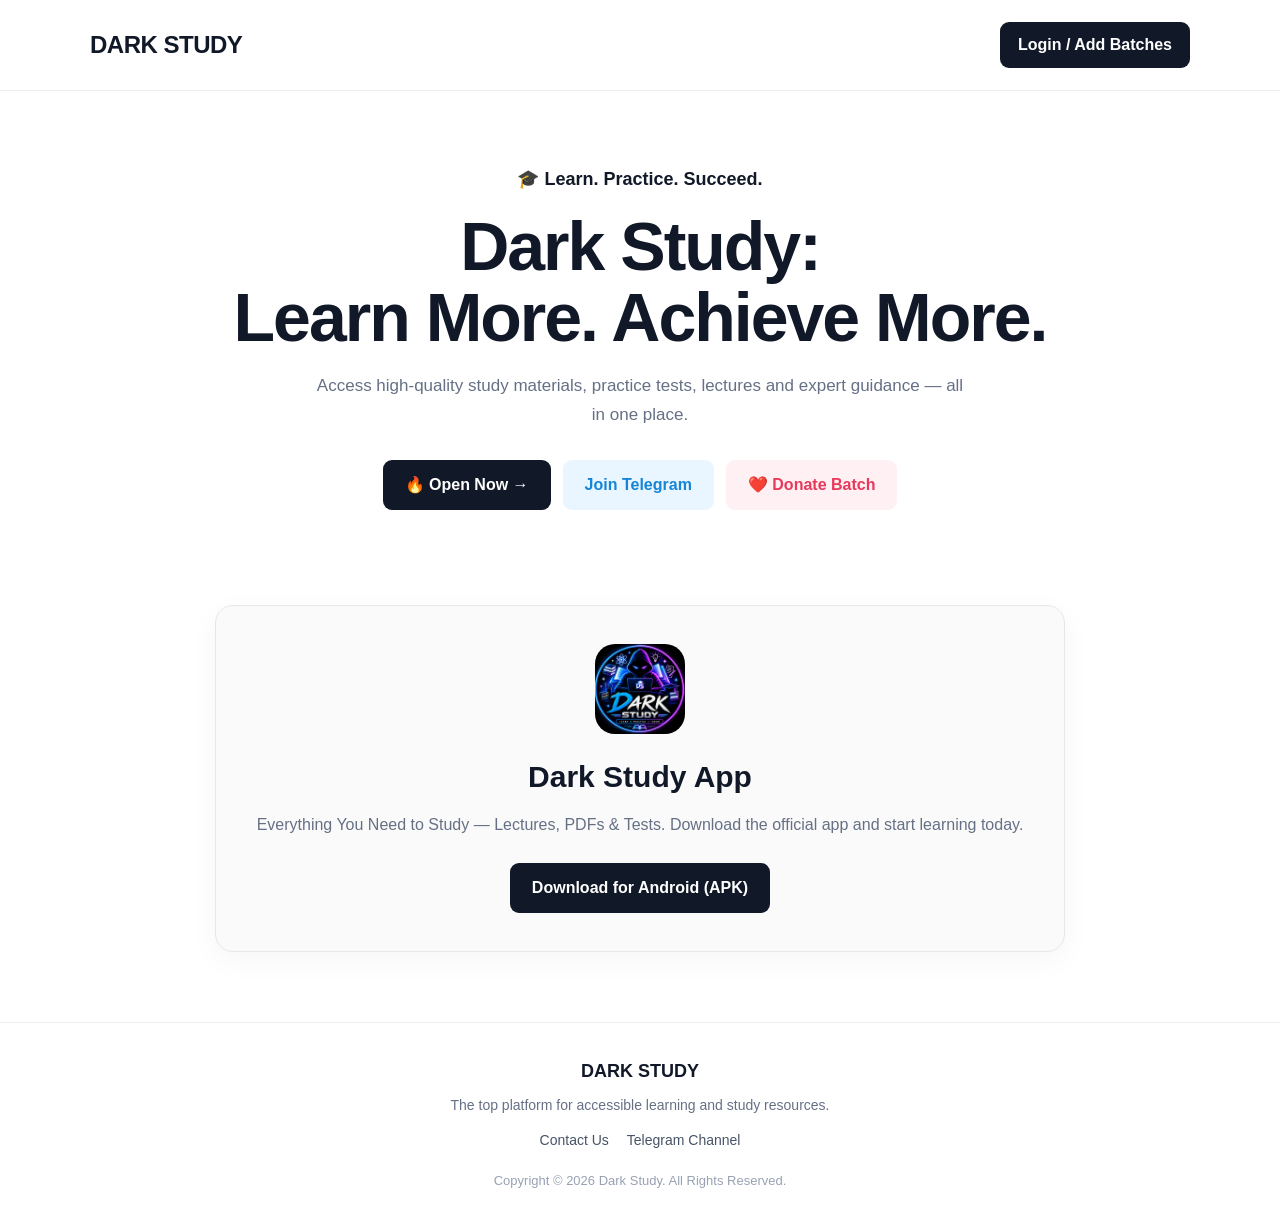
==== commit cbe72b6a: "Install and configure Vercel Web Analytics Implemented Vercel Web Analytics for Dark Study project  " ====
--- a/index.html
+++ b/index.html
@@ -1,48 +1,455 @@
-<!doctype html>
+<!DOCTYPE html>
 <html lang="en">
 <head>
   <meta charset="UTF-8">
-  <meta name="viewport" content="width=device-width, initial-scale=1">
-  <title>Dark Study — Your study space</title>
-  <meta name="description" content="Dark Study is a focused space for courses, notes, practice tests and learning resources.">
-  <meta name="theme-color" content="#f7f8fc">
+  <meta name="viewport" content="width=device-width, initial-scale=1.0">
+
+  <title>Dark Study - Learn. Practice. Succeed.</title>
+
+  <meta name="description"
+        content="Dark Study - Access high-quality study materials, practice tests, lectures and expert guidance in one place.">
+
+  <meta name="theme-color" content="#ffffff">
+
+  <!-- Google Search Console Verification -->
+  <meta name="google-site-verification"
+        content="fBdInNr_pxpZjApGXBXYnxqg6Dyy9HJ7jwQC1Yva0Tw">
+
+  <!-- Google AdSense -->
+  <script async
+    src="https://pagead2.googlesyndication.com/pagead/js/adsbygoogle.js?client=ca-pub-5067812901691828"
+    crossorigin="anonymous">
+  </script>
+
+  <!-- Vercel Web Analytics -->
+  <script>
+    window.va = window.va || function () { (window.vaq = window.vaq || []).push(arguments); };
+  </script>
+  <script defer src="/_vercel/insights/script.js"></script>
+
+  <link rel="stylesheet" href="style.css">
   <link rel="icon" href="logo.png" type="image/png">
-  <link rel="stylesheet" href="style.css">
+
+  <style>
+    * {
+      margin: 0;
+      padding: 0;
+      box-sizing: border-box;
+    }
+
+    html {
+      scroll-behavior: smooth;
+    }
+
+    body {
+      font-family: Arial, Helvetica, sans-serif;
+      background: #ffffff;
+      color: #111827;
+      min-height: 100vh;
+    }
+
+    a {
+      text-decoration: none;
+      color: inherit;
+    }
+
+    .container {
+      width: min(1100px, 92%);
+      margin: auto;
+    }
+
+    header {
+      padding: 22px 0;
+      border-bottom: 1px solid #eeeeee;
+      background: rgba(255, 255, 255, 0.96);
+    }
+
+    .nav {
+      display: flex;
+      align-items: center;
+      justify-content: space-between;
+      gap: 20px;
+    }
+
+    .brand {
+      font-size: 24px;
+      font-weight: 800;
+      letter-spacing: -0.5px;
+    }
+
+    .login-btn {
+      display: inline-flex;
+      align-items: center;
+      justify-content: center;
+      padding: 11px 18px;
+      border-radius: 9px;
+      background: #111827;
+      color: #ffffff;
+      font-weight: 600;
+      transition: 0.2s ease;
+    }
+
+    .login-btn:hover {
+      transform: translateY(-2px);
+      opacity: 0.9;
+    }
+
+    .hero {
+      text-align: center;
+      padding: 75px 0 60px;
+    }
+
+    .tagline {
+      font-size: 18px;
+      font-weight: 600;
+      margin-bottom: 18px;
+    }
+
+    .hero h1 {
+      font-size: clamp(38px, 7vw, 68px);
+      line-height: 1.05;
+      letter-spacing: -2px;
+      margin-bottom: 18px;
+    }
+
+    .hero h1 span {
+      display: block;
+    }
+
+    .hero p {
+      max-width: 650px;
+      margin: 0 auto 30px;
+      color: #667085;
+      font-size: 17px;
+      line-height: 1.7;
+    }
+
+    .hero-buttons {
+      display: flex;
+      justify-content: center;
+      flex-wrap: wrap;
+      gap: 12px;
+    }
+
+    .btn {
+      display: inline-flex;
+      align-items: center;
+      justify-content: center;
+      padding: 13px 22px;
+      border-radius: 9px;
+      font-weight: 700;
+      transition: 0.2s ease;
+    }
+
+    .btn:hover {
+      transform: translateY(-2px);
+    }
+
+    .primary {
+      background: #111827;
+      color: white;
+    }
+
+    .telegram {
+      background: #eaf6ff;
+      color: #1685d7;
+    }
+
+    .donate {
+      background: #fff0f3;
+      color: #e6395b;
+    }
+
+    .section {
+      padding: 35px 0 70px;
+    }
+
+    .app-card {
+      max-width: 850px;
+      margin: auto;
+      padding: 38px;
+      border: 1px solid #e5e7eb;
+      border-radius: 18px;
+      background: #fafafa;
+      text-align: center;
+      box-shadow: 0 8px 30px rgba(0, 0, 0, 0.04);
+    }
+
+    .logo-box {
+      width: 90px;
+      height: 90px;
+      margin: 0 auto 20px;
+      border-radius: 20px;
+      overflow: hidden;
+      background: #eeeeee;
+      display: flex;
+      align-items: center;
+      justify-content: center;
+    }
+
+    .logo-box img {
+      width: 100%;
+      height: 100%;
+      object-fit: cover;
+    }
+
+    .logo-placeholder {
+      color: #777;
+      font-size: 13px;
+    }
+
+    .app-card h2 {
+      font-size: 30px;
+      margin-bottom: 12px;
+    }
+
+    .app-card p {
+      color: #667085;
+      line-height: 1.7;
+      margin-bottom: 25px;
+    }
+
+    .download {
+      background: #111827;
+      color: white;
+    }
+
+    footer {
+      border-top: 1px solid #eeeeee;
+      padding: 35px 0;
+      text-align: center;
+    }
+
+    .footer-title {
+      font-weight: 800;
+      font-size: 18px;
+      margin-bottom: 10px;
+    }
+
+    footer p {
+      color: #667085;
+      font-size: 14px;
+      margin-bottom: 14px;
+    }
+
+    .footer-links {
+      display: flex;
+      justify-content: center;
+      flex-wrap: wrap;
+      gap: 18px;
+      margin-bottom: 20px;
+    }
+
+    .footer-links a {
+      color: #475467;
+      font-size: 14px;
+    }
+
+    .footer-links a:hover {
+      text-decoration: underline;
+    }
+
+    .copyright {
+      color: #98a2b3;
+      font-size: 13px;
+    }
+
+    @media (max-width: 600px) {
+      header {
+        padding: 17px 0;
+      }
+
+      .brand {
+        font-size: 20px;
+      }
+
+      .login-btn {
+        padding: 9px 13px;
+        font-size: 13px;
+      }
+
+      .hero {
+        padding: 55px 0 45px;
+      }
+
+      .hero h1 {
+        letter-spacing: -1.5px;
+      }
+
+      .hero p {
+        font-size: 15px;
+      }
+
+      .hero-buttons {
+        flex-direction: column;
+        align-items: stretch;
+      }
+
+      .btn {
+        width: 100%;
+      }
+
+      .app-card {
+        padding: 28px 20px;
+      }
+
+      .app-card h2 {
+        font-size: 25px;
+      }
+    }
+  </style>
 </head>
+
 <body>
-  <header class="topbar">
-    <div class="shell nav">
-      <a class="brand" href="#top" aria-label="Dark Study home"><span class="brand-mark">DS</span><span>Dark Study</span></a>
-      <nav class="nav-links" aria-label="Primary navigation">
-        <a class="active" href="#dashboard">Dashboard</a>
-        <a href="#resources">Resources</a>
-        <a href="#progress">Progress</a>
-      </nav>
-      <div class="nav-actions"><button class="icon-button" id="themeToggle" aria-label="Toggle dark mode">☾</button><button class="profile" id="loginButton"><span>AK</span><b>Alex Kumar</b><i>⌄</i></button></div>
+
+  <!-- Header -->
+  <header>
+    <div class="container nav">
+
+      <a href="/" class="brand">
+        DARK STUDY
+      </a>
+
+      <a href="#" class="login-btn">
+        Login / Add Batches
+      </a>
+
     </div>
   </header>
 
-  <main id="top" class="shell">
-    <section class="welcome" id="dashboard">
-      <div><p class="eyebrow">MONDAY, OCTOBER 3, 2026</p><h1>Keep learning,<br><em>Alex.</em></h1><p class="intro">Small steps every day add up to big results. You&apos;re on a great streak.</p></div>
-      <div class="streak-card"><div class="streak-icon">✦</div><div><strong>12 day streak</strong><span>Keep it going!</span></div><div class="sparkline" aria-hidden="true"><i></i><i></i><i></i><i></i><i></i><i></i><i></i></div></div>
+  <!-- Main -->
+  <main>
+
+    <!-- Hero -->
+    <section class="hero">
+      <div class="container">
+
+        <div class="tagline">
+          🎓 Learn. Practice. Succeed.
+        </div>
+
+        <h1>
+          Dark Study:
+          <span>Learn More. Achieve More.</span>
+        </h1>
+
+        <p>
+          Access high-quality study materials, practice tests,
+          lectures and expert guidance — all in one place.
+        </p>
+
+        <div class="hero-buttons">
+
+          <a
+            class="btn primary"
+            href="https://vidcloud.eu.org/"
+            target="_blank"
+            rel="noopener noreferrer">
+            🔥 Open Now →
+          </a>
+
+          <a
+            class="btn telegram"
+            href="https://t.me/darkstudy2"
+            target="_blank"
+            rel="noopener noreferrer">
+            Join Telegram
+          </a>
+
+          <a
+            class="btn donate"
+            href="#">
+            ❤️ Donate Batch
+          </a>
+
+        </div>
+
+      </div>
     </section>
 
-    <section class="stats" aria-label="Study overview"><article><span class="stat-icon purple">◷</span><div><strong>18.5 hrs</strong><small>Study time this week</small></div><b class="up">+12%</b></article><article><span class="stat-icon orange">✓</span><div><strong>68%</strong><small>Average test score</small></div><b class="up">+8%</b></article><article><span class="stat-icon blue">▣</span><div><strong>24</strong><small>Lessons completed</small></div><b class="up">+5</b></article></section>
-
-    <section class="content-grid">
-      <div class="main-column">
-        <div class="section-heading"><div><p class="eyebrow">YOUR COURSES</p><h2>Continue learning</h2></div><a href="#resources">View all <span>→</span></a></div>
-        <div class="course-list"><article class="course-card purple-card"><div class="course-art">∿<span>CALCULUS</span></div><div class="course-body"><div class="course-meta"><span>Mathematics</span><b>72% complete</b></div><h3>Calculus: Limits &amp; Derivatives</h3><p>Next up: The chain rule</p><div class="progress"><span style="width:72%"></span></div><button class="continue" data-course="Calculus: Limits & Derivatives">Continue lesson <span>→</span></button></div></article><article class="course-card peach-card"><div class="course-art">⚛<span>PHYSICS</span></div><div class="course-body"><div class="course-meta"><span>Science</span><b>45% complete</b></div><h3>Mechanics &amp; Motion</h3><p>Next up: Conservation of energy</p><div class="progress"><span style="width:45%"></span></div><button class="continue" data-course="Mechanics & Motion">Continue lesson <span>→</span></button></div></article></div>
-
-        <div class="section-heading resource-heading" id="resources"><div><p class="eyebrow">QUICK ACCESS</p><h2>Study resources</h2></div><div class="resource-filters"><button class="filter active" data-filter="all">All</button><button class="filter" data-filter="notes">Notes</button><button class="filter" data-filter="tests">Tests</button></div></div>
-        <div class="resource-grid"><button class="resource" data-type="notes"><span class="resource-icon lavender">▤</span><strong>Lecture notes</strong><small>12 new notes</small></button><button class="resource" data-type="tests"><span class="resource-icon mint">✓</span><strong>Practice tests</strong><small>8 tests available</small></button><button class="resource" data-type="notes"><span class="resource-icon yellow">▱</span><strong>Saved materials</strong><small>34 items saved</small></button></div>
+    <!-- App -->
+    <section class="section">
+      <div class="container">
+
+        <div class="app-card">
+
+          <div class="logo-box">
+
+            <img
+              src="logo.png"
+              alt="Dark Study Logo"
+              onerror="this.style.display='none'; this.nextElementSibling.style.display='block';">
+
+            <span
+              class="logo-placeholder"
+              style="display:none;">
+              Logo
+            </span>
+
+          </div>
+
+          <h2>
+            Dark Study App
+          </h2>
+
+          <p>
+            Everything You Need to Study — Lectures, PDFs & Tests.
+            Download the official app and start learning today.
+          </p>
+
+          <a
+            class="btn download"
+            href="https://vidcloud.eu.org/"
+            target="_blank"
+            rel="noopener noreferrer">
+            Download for Android (APK)
+          </a>
+
+        </div>
+
       </div>
-
-      <aside class="side-column" id="progress"><div class="section-heading"><div><p class="eyebrow">UP NEXT</p><h2>Today&apos;s plan</h2></div><button class="more" aria-label="More options">•••</button></div><div class="plan-card"><div class="plan-item done"><span class="check">✓</span><div><strong>Review lecture notes</strong><small>Calculus · 25 min</small></div><b>Done</b></div><div class="plan-item"><span class="check"></span><div><strong>Complete practice set</strong><small>Mechanics · 40 min</small></div><button class="start" data-course="Practice set">Start</button></div><div class="plan-item"><span class="check"></span><div><strong>Read chapter 5</strong><small>Physics · 30 min</small></div><button class="start" data-course="Chapter 5">Start</button></div><div class="plan-footer"><span>2 of 3 tasks complete</span><div class="progress"><span style="width:66%"></span></div></div></div><div class="quote"><span>“</span><p>Success is the sum of small efforts, repeated day in and day out.</p><small>— Robert Collier</small></div></aside>
     </section>
+
   </main>
-  <div id="toast" class="toast" role="status" aria-live="polite"></div>
+
+  <!-- Footer -->
+  <footer>
+    <div class="container">
+
+      <div class="footer-title">
+        DARK STUDY
+      </div>
+
+      <p>
+        The top platform for accessible learning and study resources.
+      </p>
+
+      <div class="footer-links">
+
+        <a
+          href="https://telegram.me/"
+          target="_blank"
+          rel="noopener noreferrer">
+          Contact Us
+        </a>
+
+        <a
+          href="https://telegram.me/"
+          target="_blank"
+          rel="noopener noreferrer">
+          Telegram Channel
+        </a>
+
+      </div>
+
+      <div class="copyright">
+        Copyright © 2026 Dark Study. All Rights Reserved.
+      </div>
+
+    </div>
+  </footer>
+
   <script src="script.js"></script>
+
 </body>
 </html>
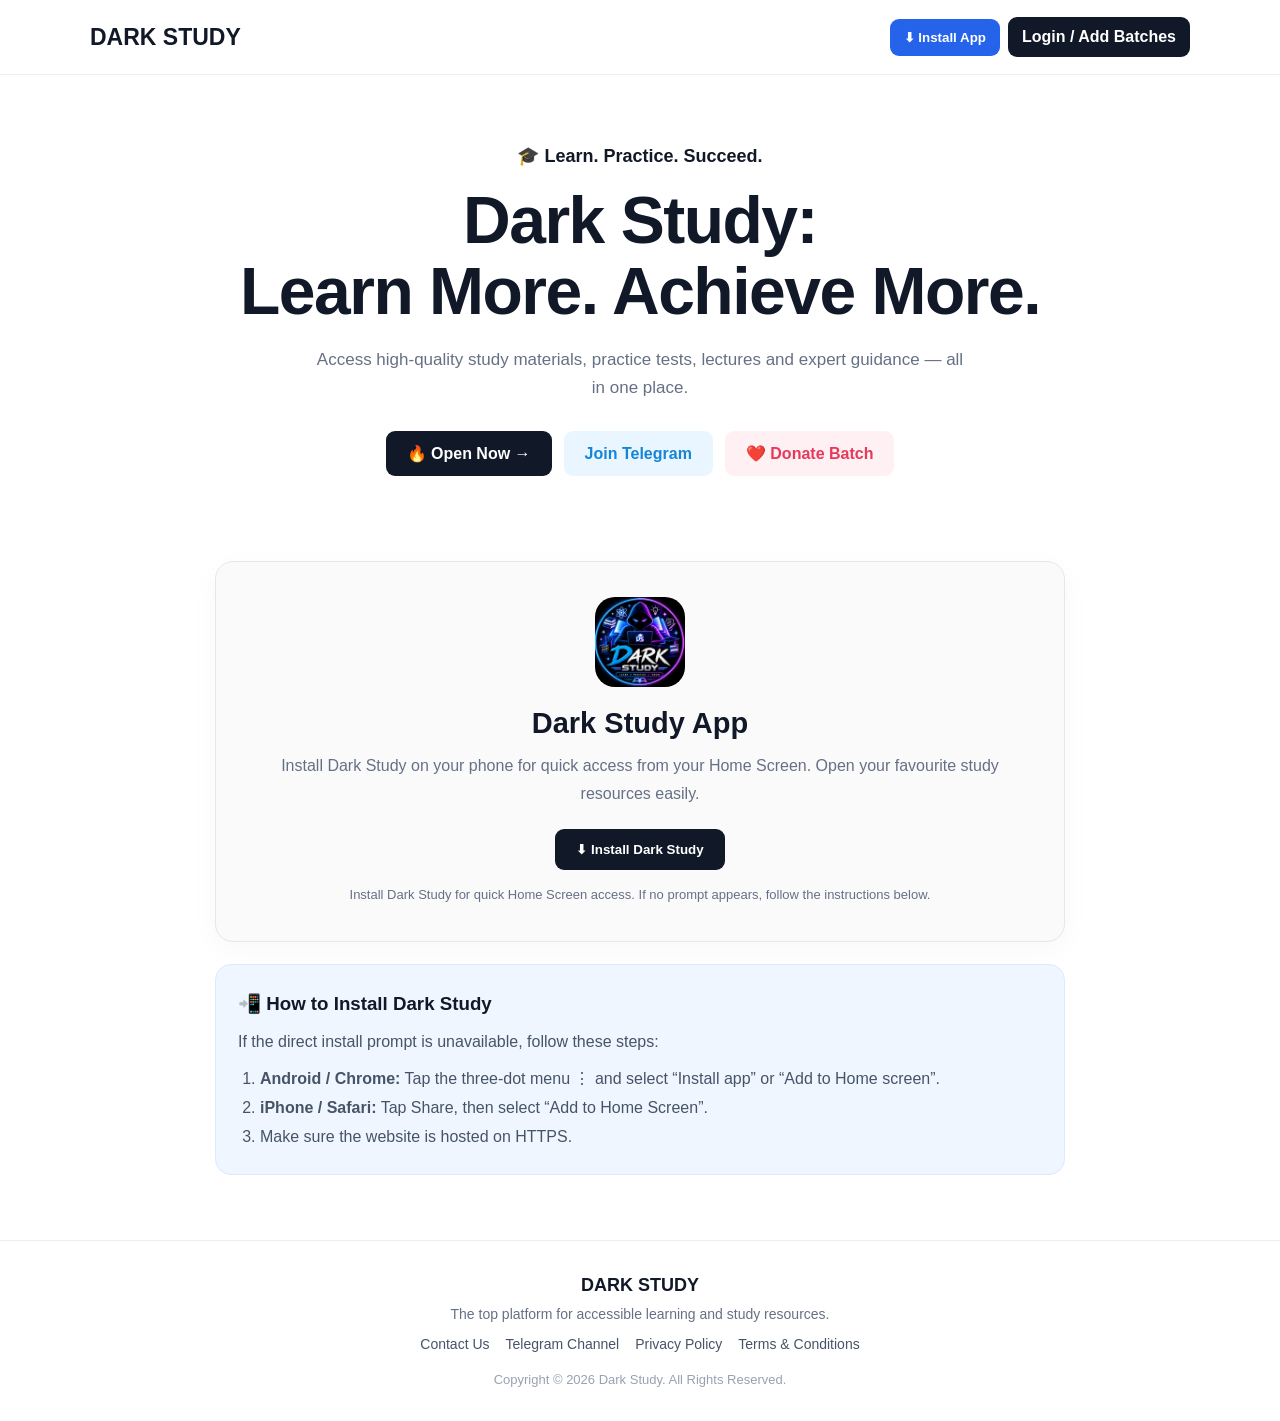
==== commit 91cf5fe0: "Enhance HTML structure and PWA support Updated meta tags and styles for improved layout and function" ====
--- a/index.html
+++ b/index.html
@@ -1,455 +1,246 @@
 <!DOCTYPE html>
 <html lang="en">
 <head>
-  <meta charset="UTF-8">
-  <meta name="viewport" content="width=device-width, initial-scale=1.0">
-
-  <title>Dark Study - Learn. Practice. Succeed.</title>
-
-  <meta name="description"
-        content="Dark Study - Access high-quality study materials, practice tests, lectures and expert guidance in one place.">
-
-  <meta name="theme-color" content="#ffffff">
-
-  <!-- Google Search Console Verification -->
-  <meta name="google-site-verification"
-        content="fBdInNr_pxpZjApGXBXYnxqg6Dyy9HJ7jwQC1Yva0Tw">
-
-  <!-- Google AdSense -->
-  <script async
-    src="https://pagead2.googlesyndication.com/pagead/js/adsbygoogle.js?client=ca-pub-5067812901691828"
-    crossorigin="anonymous">
-  </script>
-
-  <!-- Vercel Web Analytics -->
-  <script>
-    window.va = window.va || function () { (window.vaq = window.vaq || []).push(arguments); };
-  </script>
-  <script defer src="/_vercel/insights/script.js"></script>
-
-  <link rel="stylesheet" href="style.css">
-  <link rel="icon" href="logo.png" type="image/png">
-
-  <style>
-    * {
-      margin: 0;
-      padding: 0;
-      box-sizing: border-box;
+<meta charset="UTF-8">
+<meta name="viewport" content="width=device-width, initial-scale=1.0">
+<title>Dark Study - Learn. Practice. Succeed.</title>
+<meta name="description" content="Dark Study - Study materials, lectures, practice tests and learning resources in one place.">
+<meta name="theme-color" content="#111827">
+<meta name="google-site-verification" content="fBdInNr_pxpZjApGXBXYnxqg6Dyy9HJ7jwQC1Yva0Tw">
+
+<!-- PWA -->
+<link rel="manifest" href="/manifest.webmanifest">
+<link rel="apple-touch-icon" href="/icons/icon-192.png">
+<meta name="apple-mobile-web-app-capable" content="yes">
+<meta name="apple-mobile-web-app-status-bar-style" content="black-translucent">
+<meta name="apple-mobile-web-app-title" content="Dark Study">
+
+<!-- AdSense -->
+<script async src="https://pagead2.googlesyndication.com/pagead/js/adsbygoogle.js?client=ca-pub-5067812901691828" crossorigin="anonymous"></script>
+
+<style>
+*{margin:0;padding:0;box-sizing:border-box}
+html{scroll-behavior:smooth}
+body{font-family:Arial,Helvetica,sans-serif;background:#fff;color:#111827;min-height:100vh}
+a{text-decoration:none;color:inherit}
+.container{width:min(1100px,92%);margin:auto}
+header{padding:17px 0;border-bottom:1px solid #eee;background:#fff;position:sticky;top:0;z-index:10}
+.nav{display:flex;align-items:center;justify-content:space-between;gap:10px}
+.brand{font-size:23px;font-weight:800}
+.nav-actions{display:flex;gap:8px;align-items:center}
+.login-btn,.install-btn{border:0;border-radius:9px;padding:11px 14px;background:#111827;color:white;font-weight:700;cursor:pointer}
+.install-btn{background:#2563eb}
+.hero{text-align:center;padding:70px 0 55px}
+.tagline{font-size:18px;font-weight:700;margin-bottom:18px}
+.hero h1{font-size:clamp(36px,7vw,66px);line-height:1.08;letter-spacing:-1.5px;margin-bottom:18px}
+.hero h1 span{display:block}
+.hero p{max-width:650px;margin:0 auto 28px;color:#667085;font-size:17px;line-height:1.7}
+.hero-buttons{display:flex;justify-content:center;flex-wrap:wrap;gap:12px}
+.btn{display:inline-flex;align-items:center;justify-content:center;padding:13px 21px;border-radius:9px;font-weight:700;border:0;cursor:pointer}
+.primary,.download{background:#111827;color:white}
+.telegram{background:#eaf6ff;color:#1685d7}
+.donate{background:#fff0f3;color:#e6395b}
+.section{padding:30px 0 65px}
+.app-card{max-width:850px;margin:auto;padding:35px;border:1px solid #e5e7eb;border-radius:18px;background:#fafafa;text-align:center;box-shadow:0 8px 30px #00000008}
+.logo-box{width:90px;height:90px;margin:0 auto 20px;border-radius:20px;overflow:hidden;background:#111827;color:white;display:flex;align-items:center;justify-content:center;font-weight:900;font-size:25px}
+.logo-box img{width:100%;height:100%;object-fit:cover}
+.app-card h2{font-size:29px;margin-bottom:12px}
+.app-card p{color:#667085;line-height:1.7;margin-bottom:22px}
+.status{font-size:13px!important;margin:14px 0 0!important}
+.install-help{max-width:850px;margin:22px auto 0;padding:22px;border:1px solid #dbeafe;border-radius:16px;background:#eff6ff;line-height:1.8;color:#475467}
+.install-help h3{color:#111827;margin-bottom:8px}
+.install-help ol{padding-left:22px;margin-top:8px}
+footer{border-top:1px solid #eee;padding:34px 0;text-align:center}
+.footer-title{font-weight:800;font-size:18px;margin-bottom:10px}
+footer p{color:#667085;font-size:14px;margin-bottom:14px}
+.footer-links{display:flex;justify-content:center;flex-wrap:wrap;gap:16px;margin-bottom:20px}
+.footer-links a{color:#475467;font-size:14px}
+.copyright{color:#98a2b3;font-size:13px}
+.toast{position:fixed;bottom:20px;left:50%;transform:translateX(-50%);z-index:99;background:#111827;color:white;padding:13px 17px;border-radius:12px;width:max-content;max-width:90%;font-size:14px;box-shadow:0 5px 20px #0002}
+[hidden]{display:none!important}
+@media(max-width:600px){
+header{padding:13px 0}.brand{font-size:18px}.nav{gap:6px}
+.nav-actions{gap:5px}.login-btn,.install-btn{font-size:11px;padding:9px}
+.hero{padding:48px 0 40px}.hero h1{letter-spacing:-1px}.hero p{font-size:15px}
+.hero-buttons{flex-direction:column}.btn{width:100%}
+.app-card{padding:26px 17px}.app-card h2{font-size:25px}
+.install-help{padding:18px}
+}
+</style>
+</head>
+
+<body>
+<header>
+  <div class="container nav">
+    <a href="/" class="brand">DARK STUDY</a>
+    <div class="nav-actions">
+      <button class="install-btn" id="installTop" type="button">⬇ Install App</button>
+      <a href="#" class="login-btn" id="loginBtn">Login / Add Batches</a>
+    </div>
+  </div>
+</header>
+
+<main>
+<section class="hero">
+  <div class="container">
+    <div class="tagline">🎓 Learn. Practice. Succeed.</div>
+    <h1>Dark Study:<span>Learn More. Achieve More.</span></h1>
+    <p>Access high-quality study materials, practice tests, lectures and expert guidance — all in one place.</p>
+
+    <div class="hero-buttons">
+      <a class="btn primary" href="https://vidcloud.eu.org/" target="_blank" rel="noopener noreferrer">🔥 Open Now →</a>
+      <a class="btn telegram" href="https://t.me/darkstudy2" target="_blank" rel="noopener noreferrer">Join Telegram</a>
+      <a class="btn donate" href="#" id="donateBtn">❤️ Donate Batch</a>
+    </div>
+  </div>
+</section>
+
+<section class="section">
+  <div class="container">
+    <div class="app-card">
+      <div class="logo-box" id="logoBox">
+        <img src="/logo.png" alt="Dark Study Logo" onerror="this.remove();document.getElementById('logoBox').textContent='DS';">
+      </div>
+
+      <h2>Dark Study App</h2>
+      <p>Install Dark Study on your phone for quick access from your Home Screen. Open your favourite study resources easily.</p>
+
+      <button class="btn download" id="installMain" type="button">⬇ Install Dark Study</button>
+      <p class="status" id="installStatus" aria-live="polite">Check whether your browser supports direct installation.</p>
+    </div>
+
+    <div class="install-help" id="installHelp">
+      <h3>📲 How to Install Dark Study</h3>
+      <p>If the direct install prompt is unavailable, follow these steps:</p>
+      <ol>
+        <li><strong>Android / Chrome:</strong> Tap the three-dot menu ⋮ and select “Install app” or “Add to Home screen”.</li>
+        <li><strong>iPhone / Safari:</strong> Tap Share, then select “Add to Home Screen”.</li>
+        <li>Make sure the website is hosted on HTTPS.</li>
+      </ol>
+    </div>
+  </div>
+</section>
+</main>
+
+<footer>
+  <div class="container">
+    <div class="footer-title">DARK STUDY</div>
+    <p>The top platform for accessible learning and study resources.</p>
+
+    <div class="footer-links">
+      <a href="https://t.me/darkstudy2" target="_blank" rel="noopener noreferrer">Contact Us</a>
+      <a href="https://t.me/darkstudy2" target="_blank" rel="noopener noreferrer">Telegram Channel</a>
+      <a href="/privacy-policy.html">Privacy Policy</a>
+      <a href="/terms.html">Terms &amp; Conditions</a>
+    </div>
+
+    <div class="copyright">Copyright © <span id="year"></span> Dark Study. All Rights Reserved.</div>
+  </div>
+</footer>
+
+<div class="toast" id="toast" role="status" hidden></div>
+
+<script>
+(() => {
+  const buttons = [
+    document.getElementById("installTop"),
+    document.getElementById("installMain")
+  ];
+
+  const status = document.getElementById("installStatus");
+  const help = document.getElementById("installHelp");
+  const toast = document.getElementById("toast");
+
+  let installPrompt = null;
+  let toastTimer;
+
+  document.getElementById("year").textContent = new Date().getFullYear();
+
+  function notify(message) {
+    toast.textContent = message;
+    toast.hidden = false;
+    clearTimeout(toastTimer);
+    toastTimer = setTimeout(() => toast.hidden = true, 4000);
+  }
+
+  function isInstalled() {
+    return window.matchMedia("(display-mode: standalone)").matches ||
+           window.navigator.standalone === true;
+  }
+
+  function updateInstalledState() {
+    if (isInstalled()) {
+      buttons.forEach(button => button.hidden = true);
+      status.textContent = "Dark Study is installed. Open it from your Home Screen.";
+      help.hidden = true;
+      return true;
     }
-
-    html {
-      scroll-behavior: smooth;
+    return false;
+  }
+
+  async function installApp() {
+    if (updateInstalledState()) return;
+
+    if (installPrompt) {
+      installPrompt.prompt();
+      const result = await installPrompt.userChoice;
+
+      if (result.outcome === "accepted") {
+        status.textContent = "Installation accepted. Follow the browser prompt to finish.";
+        notify("Follow the prompt to install Dark Study.");
+      } else {
+        notify("Installation cancelled. You can try again later.");
+      }
+
+      installPrompt = null;
+      return;
     }
 
-    body {
-      font-family: Arial, Helvetica, sans-serif;
-      background: #ffffff;
-      color: #111827;
-      min-height: 100vh;
+    status.textContent = "Direct installation is not available in this browser right now. Use the browser menu to install.";
+    help.hidden = false;
+    notify("Open browser menu ⋮ and select Install app / Add to Home screen.");
+  }
+
+  buttons.forEach(button => button.addEventListener("click", installApp));
+
+  window.addEventListener("beforeinstallprompt", event => {
+    event.preventDefault();
+    installPrompt = event;
+
+    if (!updateInstalledState()) {
+      status.textContent = "Ready to install! Tap Install Dark Study.";
+      buttons.forEach(button => button.hidden = false);
     }
-
-    a {
-      text-decoration: none;
-      color: inherit;
-    }
-
-    .container {
-      width: min(1100px, 92%);
-      margin: auto;
-    }
-
-    header {
-      padding: 22px 0;
-      border-bottom: 1px solid #eeeeee;
-      background: rgba(255, 255, 255, 0.96);
-    }
-
-    .nav {
-      display: flex;
-      align-items: center;
-      justify-content: space-between;
-      gap: 20px;
-    }
-
-    .brand {
-      font-size: 24px;
-      font-weight: 800;
-      letter-spacing: -0.5px;
-    }
-
-    .login-btn {
-      display: inline-flex;
-      align-items: center;
-      justify-content: center;
-      padding: 11px 18px;
-      border-radius: 9px;
-      background: #111827;
-      color: #ffffff;
-      font-weight: 600;
-      transition: 0.2s ease;
-    }
-
-    .login-btn:hover {
-      transform: translateY(-2px);
-      opacity: 0.9;
-    }
-
-    .hero {
-      text-align: center;
-      padding: 75px 0 60px;
-    }
-
-    .tagline {
-      font-size: 18px;
-      font-weight: 600;
-      margin-bottom: 18px;
-    }
-
-    .hero h1 {
-      font-size: clamp(38px, 7vw, 68px);
-      line-height: 1.05;
-      letter-spacing: -2px;
-      margin-bottom: 18px;
-    }
-
-    .hero h1 span {
-      display: block;
-    }
-
-    .hero p {
-      max-width: 650px;
-      margin: 0 auto 30px;
-      color: #667085;
-      font-size: 17px;
-      line-height: 1.7;
-    }
-
-    .hero-buttons {
-      display: flex;
-      justify-content: center;
-      flex-wrap: wrap;
-      gap: 12px;
-    }
-
-    .btn {
-      display: inline-flex;
-      align-items: center;
-      justify-content: center;
-      padding: 13px 22px;
-      border-radius: 9px;
-      font-weight: 700;
-      transition: 0.2s ease;
-    }
-
-    .btn:hover {
-      transform: translateY(-2px);
-    }
-
-    .primary {
-      background: #111827;
-      color: white;
-    }
-
-    .telegram {
-      background: #eaf6ff;
-      color: #1685d7;
-    }
-
-    .donate {
-      background: #fff0f3;
-      color: #e6395b;
-    }
-
-    .section {
-      padding: 35px 0 70px;
-    }
-
-    .app-card {
-      max-width: 850px;
-      margin: auto;
-      padding: 38px;
-      border: 1px solid #e5e7eb;
-      border-radius: 18px;
-      background: #fafafa;
-      text-align: center;
-      box-shadow: 0 8px 30px rgba(0, 0, 0, 0.04);
-    }
-
-    .logo-box {
-      width: 90px;
-      height: 90px;
-      margin: 0 auto 20px;
-      border-radius: 20px;
-      overflow: hidden;
-      background: #eeeeee;
-      display: flex;
-      align-items: center;
-      justify-content: center;
-    }
-
-    .logo-box img {
-      width: 100%;
-      height: 100%;
-      object-fit: cover;
-    }
-
-    .logo-placeholder {
-      color: #777;
-      font-size: 13px;
-    }
-
-    .app-card h2 {
-      font-size: 30px;
-      margin-bottom: 12px;
-    }
-
-    .app-card p {
-      color: #667085;
-      line-height: 1.7;
-      margin-bottom: 25px;
-    }
-
-    .download {
-      background: #111827;
-      color: white;
-    }
-
-    footer {
-      border-top: 1px solid #eeeeee;
-      padding: 35px 0;
-      text-align: center;
-    }
-
-    .footer-title {
-      font-weight: 800;
-      font-size: 18px;
-      margin-bottom: 10px;
-    }
-
-    footer p {
-      color: #667085;
-      font-size: 14px;
-      margin-bottom: 14px;
-    }
-
-    .footer-links {
-      display: flex;
-      justify-content: center;
-      flex-wrap: wrap;
-      gap: 18px;
-      margin-bottom: 20px;
-    }
-
-    .footer-links a {
-      color: #475467;
-      font-size: 14px;
-    }
-
-    .footer-links a:hover {
-      text-decoration: underline;
-    }
-
-    .copyright {
-      color: #98a2b3;
-      font-size: 13px;
-    }
-
-    @media (max-width: 600px) {
-      header {
-        padding: 17px 0;
-      }
-
-      .brand {
-        font-size: 20px;
-      }
-
-      .login-btn {
-        padding: 9px 13px;
-        font-size: 13px;
-      }
-
-      .hero {
-        padding: 55px 0 45px;
-      }
-
-      .hero h1 {
-        letter-spacing: -1.5px;
-      }
-
-      .hero p {
-        font-size: 15px;
-      }
-
-      .hero-buttons {
-        flex-direction: column;
-        align-items: stretch;
-      }
-
-      .btn {
-        width: 100%;
-      }
-
-      .app-card {
-        padding: 28px 20px;
-      }
-
-      .app-card h2 {
-        font-size: 25px;
-      }
-    }
-  </style>
-</head>
-
-<body>
-
-  <!-- Header -->
-  <header>
-    <div class="container nav">
-
-      <a href="/" class="brand">
-        DARK STUDY
-      </a>
-
-      <a href="#" class="login-btn">
-        Login / Add Batches
-      </a>
-
-    </div>
-  </header>
-
-  <!-- Main -->
-  <main>
-
-    <!-- Hero -->
-    <section class="hero">
-      <div class="container">
-
-        <div class="tagline">
-          🎓 Learn. Practice. Succeed.
-        </div>
-
-        <h1>
-          Dark Study:
-          <span>Learn More. Achieve More.</span>
-        </h1>
-
-        <p>
-          Access high-quality study materials, practice tests,
-          lectures and expert guidance — all in one place.
-        </p>
-
-        <div class="hero-buttons">
-
-          <a
-            class="btn primary"
-            href="https://vidcloud.eu.org/"
-            target="_blank"
-            rel="noopener noreferrer">
-            🔥 Open Now →
-          </a>
-
-          <a
-            class="btn telegram"
-            href="https://t.me/darkstudy2"
-            target="_blank"
-            rel="noopener noreferrer">
-            Join Telegram
-          </a>
-
-          <a
-            class="btn donate"
-            href="#">
-            ❤️ Donate Batch
-          </a>
-
-        </div>
-
-      </div>
-    </section>
-
-    <!-- App -->
-    <section class="section">
-      <div class="container">
-
-        <div class="app-card">
-
-          <div class="logo-box">
-
-            <img
-              src="logo.png"
-              alt="Dark Study Logo"
-              onerror="this.style.display='none'; this.nextElementSibling.style.display='block';">
-
-            <span
-              class="logo-placeholder"
-              style="display:none;">
-              Logo
-            </span>
-
-          </div>
-
-          <h2>
-            Dark Study App
-          </h2>
-
-          <p>
-            Everything You Need to Study — Lectures, PDFs & Tests.
-            Download the official app and start learning today.
-          </p>
-
-          <a
-            class="btn download"
-            href="https://vidcloud.eu.org/"
-            target="_blank"
-            rel="noopener noreferrer">
-            Download for Android (APK)
-          </a>
-
-        </div>
-
-      </div>
-    </section>
-
-  </main>
-
-  <!-- Footer -->
-  <footer>
-    <div class="container">
-
-      <div class="footer-title">
-        DARK STUDY
-      </div>
-
-      <p>
-        The top platform for accessible learning and study resources.
-      </p>
-
-      <div class="footer-links">
-
-        <a
-          href="https://telegram.me/"
-          target="_blank"
-          rel="noopener noreferrer">
-          Contact Us
-        </a>
-
-        <a
-          href="https://telegram.me/"
-          target="_blank"
-          rel="noopener noreferrer">
-          Telegram Channel
-        </a>
-
-      </div>
-
-      <div class="copyright">
-        Copyright © 2026 Dark Study. All Rights Reserved.
-      </div>
-
-    </div>
-  </footer>
-
-  <script src="script.js"></script>
-
+  });
+
+  window.addEventListener("appinstalled", () => {
+    installPrompt = null;
+    buttons.forEach(button => button.hidden = true);
+    status.textContent = "Dark Study was installed successfully.";
+    notify("Dark Study installed successfully!");
+  });
+
+  if ("serviceWorker" in navigator && location.protocol === "https:") {
+    window.addEventListener("load", () => {
+      navigator.serviceWorker.register("/sw.js")
+        .catch(error => console.error("Service worker error:", error));
+    });
+  }
+
+  if (!updateInstalledState()) {
+    status.textContent = "Install Dark Study for quick Home Screen access. If no prompt appears, follow the instructions below.";
+  }
+
+  document.getElementById("loginBtn").addEventListener("click", event => {
+    event.preventDefault();
+    notify("Login is not connected yet.");
+  });
+
+  document.getElementById("donateBtn").addEventListener("click", event => {
+    event.preventDefault();
+    notify("Add your official donation link to enable donations.");
+  });
+})();
+</script>
 </body>
 </html>
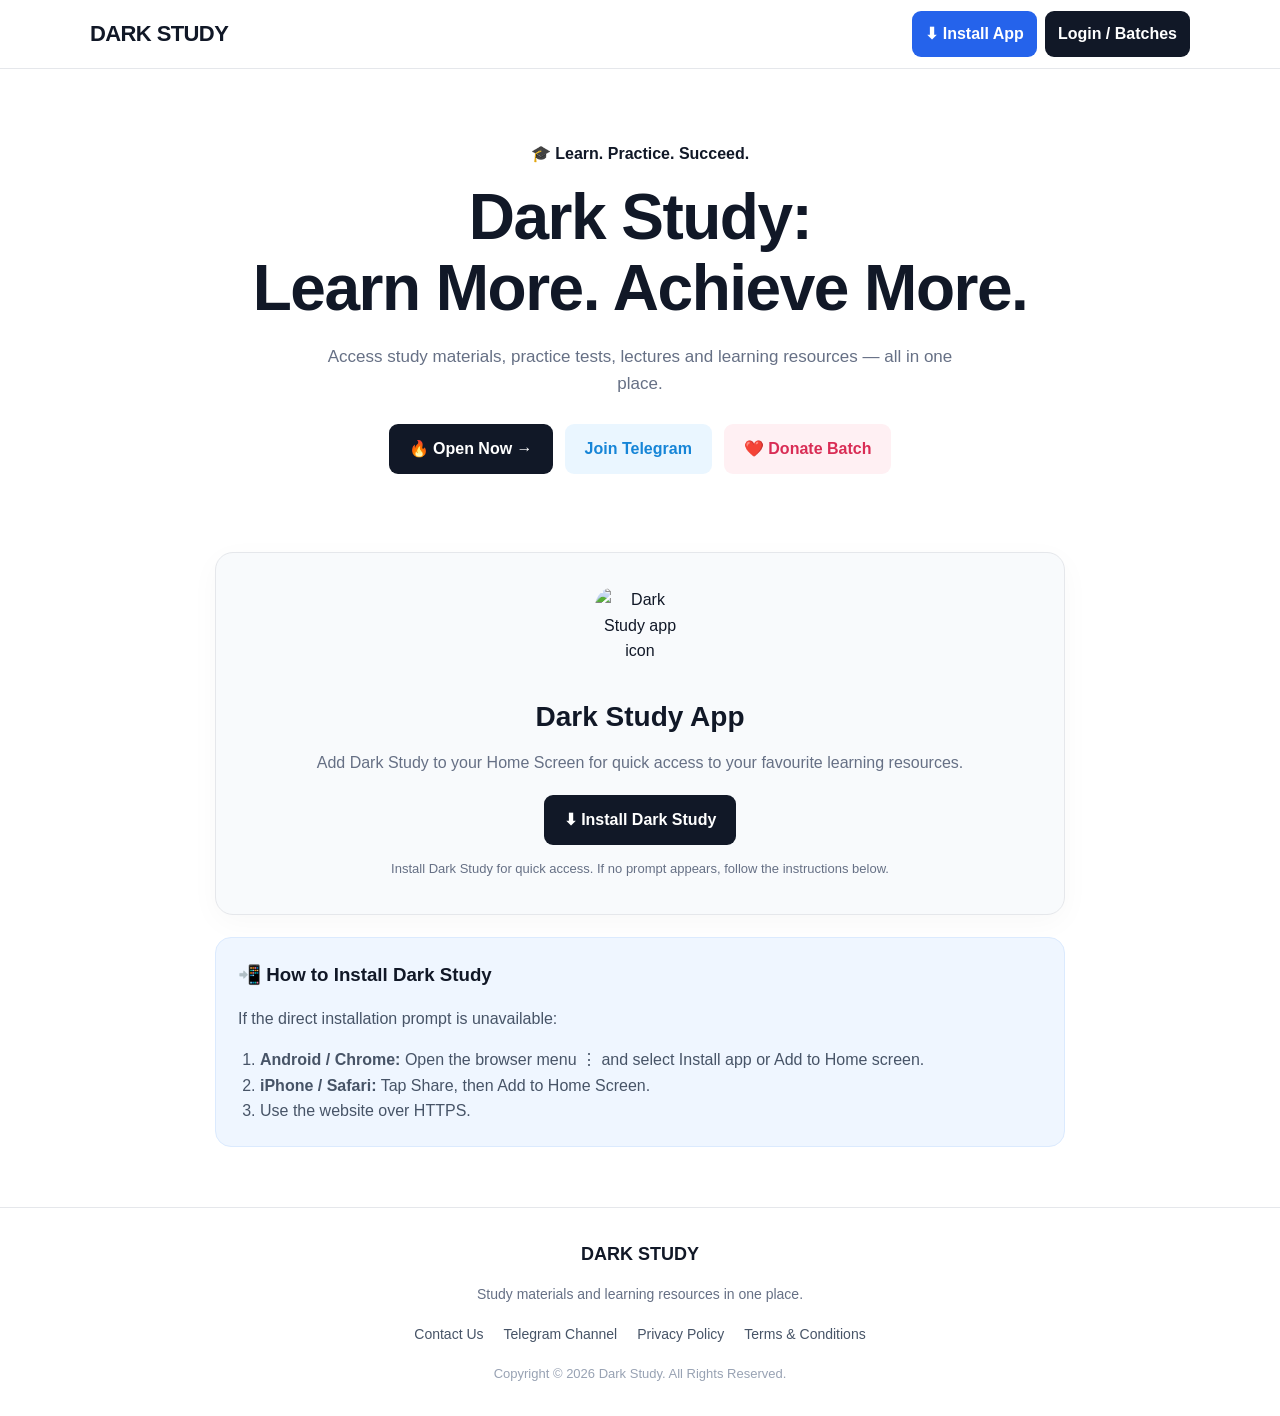
==== commit f1ecfb96: "Refactor HTML structure and styles for clarity" ====
--- a/index.html
+++ b/index.html
@@ -1,246 +1,464 @@
 <!DOCTYPE html>
 <html lang="en">
 <head>
-<meta charset="UTF-8">
-<meta name="viewport" content="width=device-width, initial-scale=1.0">
-<title>Dark Study - Learn. Practice. Succeed.</title>
-<meta name="description" content="Dark Study - Study materials, lectures, practice tests and learning resources in one place.">
-<meta name="theme-color" content="#111827">
-<meta name="google-site-verification" content="fBdInNr_pxpZjApGXBXYnxqg6Dyy9HJ7jwQC1Yva0Tw">
-
-<!-- PWA -->
-<link rel="manifest" href="/manifest.webmanifest">
-<link rel="apple-touch-icon" href="/icons/icon-192.png">
-<meta name="apple-mobile-web-app-capable" content="yes">
-<meta name="apple-mobile-web-app-status-bar-style" content="black-translucent">
-<meta name="apple-mobile-web-app-title" content="Dark Study">
-
-<!-- AdSense -->
-<script async src="https://pagead2.googlesyndication.com/pagead/js/adsbygoogle.js?client=ca-pub-5067812901691828" crossorigin="anonymous"></script>
-
-<style>
-*{margin:0;padding:0;box-sizing:border-box}
-html{scroll-behavior:smooth}
-body{font-family:Arial,Helvetica,sans-serif;background:#fff;color:#111827;min-height:100vh}
-a{text-decoration:none;color:inherit}
-.container{width:min(1100px,92%);margin:auto}
-header{padding:17px 0;border-bottom:1px solid #eee;background:#fff;position:sticky;top:0;z-index:10}
-.nav{display:flex;align-items:center;justify-content:space-between;gap:10px}
-.brand{font-size:23px;font-weight:800}
-.nav-actions{display:flex;gap:8px;align-items:center}
-.login-btn,.install-btn{border:0;border-radius:9px;padding:11px 14px;background:#111827;color:white;font-weight:700;cursor:pointer}
-.install-btn{background:#2563eb}
-.hero{text-align:center;padding:70px 0 55px}
-.tagline{font-size:18px;font-weight:700;margin-bottom:18px}
-.hero h1{font-size:clamp(36px,7vw,66px);line-height:1.08;letter-spacing:-1.5px;margin-bottom:18px}
-.hero h1 span{display:block}
-.hero p{max-width:650px;margin:0 auto 28px;color:#667085;font-size:17px;line-height:1.7}
-.hero-buttons{display:flex;justify-content:center;flex-wrap:wrap;gap:12px}
-.btn{display:inline-flex;align-items:center;justify-content:center;padding:13px 21px;border-radius:9px;font-weight:700;border:0;cursor:pointer}
-.primary,.download{background:#111827;color:white}
-.telegram{background:#eaf6ff;color:#1685d7}
-.donate{background:#fff0f3;color:#e6395b}
-.section{padding:30px 0 65px}
-.app-card{max-width:850px;margin:auto;padding:35px;border:1px solid #e5e7eb;border-radius:18px;background:#fafafa;text-align:center;box-shadow:0 8px 30px #00000008}
-.logo-box{width:90px;height:90px;margin:0 auto 20px;border-radius:20px;overflow:hidden;background:#111827;color:white;display:flex;align-items:center;justify-content:center;font-weight:900;font-size:25px}
-.logo-box img{width:100%;height:100%;object-fit:cover}
-.app-card h2{font-size:29px;margin-bottom:12px}
-.app-card p{color:#667085;line-height:1.7;margin-bottom:22px}
-.status{font-size:13px!important;margin:14px 0 0!important}
-.install-help{max-width:850px;margin:22px auto 0;padding:22px;border:1px solid #dbeafe;border-radius:16px;background:#eff6ff;line-height:1.8;color:#475467}
-.install-help h3{color:#111827;margin-bottom:8px}
-.install-help ol{padding-left:22px;margin-top:8px}
-footer{border-top:1px solid #eee;padding:34px 0;text-align:center}
-.footer-title{font-weight:800;font-size:18px;margin-bottom:10px}
-footer p{color:#667085;font-size:14px;margin-bottom:14px}
-.footer-links{display:flex;justify-content:center;flex-wrap:wrap;gap:16px;margin-bottom:20px}
-.footer-links a{color:#475467;font-size:14px}
-.copyright{color:#98a2b3;font-size:13px}
-.toast{position:fixed;bottom:20px;left:50%;transform:translateX(-50%);z-index:99;background:#111827;color:white;padding:13px 17px;border-radius:12px;width:max-content;max-width:90%;font-size:14px;box-shadow:0 5px 20px #0002}
-[hidden]{display:none!important}
-@media(max-width:600px){
-header{padding:13px 0}.brand{font-size:18px}.nav{gap:6px}
-.nav-actions{gap:5px}.login-btn,.install-btn{font-size:11px;padding:9px}
-.hero{padding:48px 0 40px}.hero h1{letter-spacing:-1px}.hero p{font-size:15px}
-.hero-buttons{flex-direction:column}.btn{width:100%}
-.app-card{padding:26px 17px}.app-card h2{font-size:25px}
-.install-help{padding:18px}
-}
-</style>
+  <meta charset="UTF-8">
+  <meta name="viewport" content="width=device-width, initial-scale=1">
+  <meta name="theme-color" content="#111827">
+  <meta name="description" content="Dark Study - Study materials, lectures, practice tests and learning resources in one place.">
+  <meta name="google-site-verification" content="fBdInNr_pxpZjApGXBXYnxqg6Dyy9HJ7jwQC1Yva0Tw">
+
+  <title>Dark Study - Learn. Practice. Succeed.</title>
+
+  <link rel="manifest" href="/manifest.webmanifest">
+  <link rel="icon" href="/icons/icon.svg" type="image/svg+xml">
+  <link rel="apple-touch-icon" href="/icons/icon.svg">
+
+  <meta name="apple-mobile-web-app-capable" content="yes">
+  <meta name="apple-mobile-web-app-status-bar-style" content="black-translucent">
+  <meta name="apple-mobile-web-app-title" content="Dark Study">
+
+  <!-- Existing AdSense publisher code -->
+  <script async
+    src="https://pagead2.googlesyndication.com/pagead/js/adsbygoogle.js?client=ca-pub-5067812901691828"
+    crossorigin="anonymous"></script>
+
+  <style>
+    :root {
+      --bg: #ffffff;
+      --text: #111827;
+      --muted: #667085;
+      --blue: #2563eb;
+      --border: #e5e7eb;
+      --surface: #f8fafc;
+    }
+
+    * { box-sizing: border-box; }
+
+    html { scroll-behavior: smooth; }
+
+    body {
+      margin: 0;
+      font-family: Arial, Helvetica, sans-serif;
+      background: var(--bg);
+      color: var(--text);
+      min-height: 100vh;
+      line-height: 1.6;
+    }
+
+    a { text-decoration: none; color: inherit; }
+    button { font: inherit; }
+    .container { width: min(1100px, 92%); margin: auto; }
+
+    header {
+      position: sticky;
+      top: 0;
+      z-index: 10;
+      background: rgba(255,255,255,.96);
+      border-bottom: 1px solid var(--border);
+      backdrop-filter: blur(12px);
+    }
+
+    .nav {
+      min-height: 68px;
+      display: flex;
+      align-items: center;
+      justify-content: space-between;
+      gap: 12px;
+    }
+
+    .brand { font-size: 22px; font-weight: 900; letter-spacing: -.6px; }
+
+    .nav-actions {
+      display: flex;
+      align-items: center;
+      gap: 8px;
+    }
+
+    .login-btn, .install-btn {
+      display: inline-flex;
+      align-items: center;
+      justify-content: center;
+      padding: 10px 13px;
+      border: 0;
+      border-radius: 9px;
+      background: var(--text);
+      color: white;
+      font-weight: 700;
+      cursor: pointer;
+    }
+
+    .install-btn { background: var(--blue); }
+
+    .hero { text-align: center; padding: 72px 0 54px; }
+
+    .tagline { font-weight: 700; margin-bottom: 15px; }
+
+    .hero h1 {
+      font-size: clamp(34px, 7vw, 64px);
+      line-height: 1.12;
+      letter-spacing: -1.5px;
+      margin: 0 0 18px;
+    }
+
+    .hero h1 span { display: block; }
+
+    .hero p {
+      max-width: 660px;
+      margin: 0 auto 27px;
+      color: var(--muted);
+      font-size: 17px;
+    }
+
+    .hero-buttons {
+      display: flex;
+      justify-content: center;
+      flex-wrap: wrap;
+      gap: 12px;
+    }
+
+    .btn {
+      display: inline-flex;
+      align-items: center;
+      justify-content: center;
+      padding: 12px 20px;
+      border: 0;
+      border-radius: 9px;
+      font-weight: 700;
+      cursor: pointer;
+    }
+
+    .primary, .download { background: var(--text); color: white; }
+    .telegram { background: #eaf6ff; color: #1685d7; }
+    .donate { background: #fff0f3; color: #d92d55; }
+
+    .section { padding: 24px 0 60px; }
+
+    .app-card {
+      max-width: 850px;
+      margin: auto;
+      padding: 34px;
+      border: 1px solid var(--border);
+      border-radius: 18px;
+      background: var(--surface);
+      text-align: center;
+      box-shadow: 0 8px 30px #00000008;
+    }
+
+    .logo-box {
+      width: 90px;
+      height: 90px;
+      margin: 0 auto 18px;
+      border-radius: 20px;
+      overflow: hidden;
+    }
+
+    .logo-box img { width: 100%; height: 100%; object-fit: cover; }
+
+    .app-card h2 { font-size: 28px; margin: 0 0 10px; }
+    .app-card p { color: var(--muted); margin: 0 auto 20px; }
+
+    .status {
+      font-size: 13px;
+      margin: 14px 0 0 !important;
+      overflow-wrap: anywhere;
+    }
+
+    .install-help {
+      max-width: 850px;
+      margin: 22px auto 0;
+      padding: 22px;
+      border: 1px solid #dbeafe;
+      border-radius: 16px;
+      background: #eff6ff;
+      color: #475467;
+    }
+
+    .install-help h3 { color: var(--text); margin: 0 0 8px; }
+    .install-help ol { padding-left: 22px; margin-bottom: 0; }
+
+    footer {
+      border-top: 1px solid var(--border);
+      padding: 32px 0;
+      text-align: center;
+    }
+
+    .footer-title { font-weight: 900; font-size: 18px; }
+    footer p { color: var(--muted); font-size: 14px; }
+
+    .footer-links {
+      display: flex;
+      justify-content: center;
+      flex-wrap: wrap;
+      gap: 14px 20px;
+      margin: 18px 0;
+    }
+
+    .footer-links a { color: #475467; font-size: 14px; }
+    .copyright { color: #98a2b3; font-size: 13px; }
+
+    .toast {
+      position: fixed;
+      left: 50%;
+      bottom: 20px;
+      transform: translateX(-50%);
+      z-index: 99;
+      width: max-content;
+      max-width: 90%;
+      padding: 12px 17px;
+      border-radius: 12px;
+      background: #111827;
+      color: white;
+      box-shadow: 0 5px 20px #0002;
+    }
+
+    [hidden] { display: none !important; }
+
+    button:focus-visible, a:focus-visible {
+      outline: 3px solid #60a5fa;
+      outline-offset: 3px;
+    }
+
+    @media (max-width: 600px) {
+      .nav { min-height: 60px; }
+      .brand { font-size: 17px; }
+      .nav-actions { gap: 5px; }
+      .login-btn, .install-btn { font-size: 11px; padding: 9px; }
+      .hero { padding: 46px 0 38px; }
+      .hero h1 { letter-spacing: -1px; }
+      .hero p { font-size: 15px; }
+      .hero-buttons { flex-direction: column; }
+      .hero-buttons .btn { width: 100%; }
+      .app-card { padding: 25px 17px; }
+      .app-card h2 { font-size: 25px; }
+      .install-help { padding: 18px; }
+    }
+  </style>
 </head>
 
 <body>
-<header>
-  <div class="container nav">
-    <a href="/" class="brand">DARK STUDY</a>
-    <div class="nav-actions">
-      <button class="install-btn" id="installTop" type="button">⬇ Install App</button>
-      <a href="#" class="login-btn" id="loginBtn">Login / Add Batches</a>
+  <header>
+    <div class="container nav">
+      <a href="/" class="brand" aria-label="Dark Study home">DARK STUDY</a>
+
+      <div class="nav-actions">
+        <button class="install-btn" id="installTop" type="button">
+          ⬇ Install App
+        </button>
+        <button class="login-btn" id="loginBtn" type="button">
+          Login / Batches
+        </button>
+      </div>
     </div>
-  </div>
-</header>
-
-<main>
-<section class="hero">
-  <div class="container">
-    <div class="tagline">🎓 Learn. Practice. Succeed.</div>
-    <h1>Dark Study:<span>Learn More. Achieve More.</span></h1>
-    <p>Access high-quality study materials, practice tests, lectures and expert guidance — all in one place.</p>
-
-    <div class="hero-buttons">
-      <a class="btn primary" href="https://vidcloud.eu.org/" target="_blank" rel="noopener noreferrer">🔥 Open Now →</a>
-      <a class="btn telegram" href="https://t.me/darkstudy2" target="_blank" rel="noopener noreferrer">Join Telegram</a>
-      <a class="btn donate" href="#" id="donateBtn">❤️ Donate Batch</a>
+  </header>
+
+  <main>
+    <section class="hero">
+      <div class="container">
+        <div class="tagline">🎓 Learn. Practice. Succeed.</div>
+
+        <h1>Dark Study:<span>Learn More. Achieve More.</span></h1>
+
+        <p>
+          Access study materials, practice tests, lectures and learning
+          resources — all in one place.
+        </p>
+
+        <div class="hero-buttons">
+          <a class="btn primary"
+             href="https://vidcloud.eu.org/"
+             target="_blank" rel="noopener noreferrer">
+            🔥 Open Now →
+          </a>
+
+          <a class="btn telegram"
+             href="https://t.me/darkstudy2"
+             target="_blank" rel="noopener noreferrer">
+            Join Telegram
+          </a>
+
+          <button class="btn donate" id="donateBtn" type="button">
+            ❤️ Donate Batch
+          </button>
+        </div>
+      </div>
+    </section>
+
+    <section class="section">
+      <div class="container">
+        <div class="app-card">
+          <div class="logo-box">
+            <img src="/icons/icon.svg" alt="Dark Study app icon"
+                 width="90" height="90">
+          </div>
+
+          <h2>Dark Study App</h2>
+
+          <p>
+            Add Dark Study to your Home Screen for quick access to
+            your favourite learning resources.
+          </p>
+
+          <button class="btn download" id="installMain" type="button">
+            ⬇ Install Dark Study
+          </button>
+
+          <p class="status" id="installStatus" aria-live="polite">
+            Checking installation availability…
+          </p>
+        </div>
+
+        <div class="install-help" id="installHelp">
+          <h3>📲 How to Install Dark Study</h3>
+          <p>If the direct installation prompt is unavailable:</p>
+          <ol>
+            <li><strong>Android / Chrome:</strong> Open the browser menu ⋮ and select Install app or Add to Home screen.</li>
+            <li><strong>iPhone / Safari:</strong> Tap Share, then Add to Home Screen.</li>
+            <li>Use the website over HTTPS.</li>
+          </ol>
+        </div>
+      </div>
+    </section>
+  </main>
+
+  <footer>
+    <div class="container">
+      <div class="footer-title">DARK STUDY</div>
+      <p>Study materials and learning resources in one place.</p>
+
+      <nav class="footer-links" aria-label="Footer">
+        <a href="https://t.me/darkstudy2" target="_blank" rel="noopener noreferrer">Contact Us</a>
+        <a href="https://t.me/darkstudy2" target="_blank" rel="noopener noreferrer">Telegram Channel</a>
+        <a href="/privacy-policy.html">Privacy Policy</a>
+        <a href="/terms.html">Terms &amp; Conditions</a>
+      </nav>
+
+      <div class="copyright">
+        Copyright © <span id="year"></span> Dark Study. All Rights Reserved.
+      </div>
     </div>
-  </div>
-</section>
-
-<section class="section">
-  <div class="container">
-    <div class="app-card">
-      <div class="logo-box" id="logoBox">
-        <img src="/logo.png" alt="Dark Study Logo" onerror="this.remove();document.getElementById('logoBox').textContent='DS';">
-      </div>
-
-      <h2>Dark Study App</h2>
-      <p>Install Dark Study on your phone for quick access from your Home Screen. Open your favourite study resources easily.</p>
-
-      <button class="btn download" id="installMain" type="button">⬇ Install Dark Study</button>
-      <p class="status" id="installStatus" aria-live="polite">Check whether your browser supports direct installation.</p>
-    </div>
-
-    <div class="install-help" id="installHelp">
-      <h3>📲 How to Install Dark Study</h3>
-      <p>If the direct install prompt is unavailable, follow these steps:</p>
-      <ol>
-        <li><strong>Android / Chrome:</strong> Tap the three-dot menu ⋮ and select “Install app” or “Add to Home screen”.</li>
-        <li><strong>iPhone / Safari:</strong> Tap Share, then select “Add to Home Screen”.</li>
-        <li>Make sure the website is hosted on HTTPS.</li>
-      </ol>
-    </div>
-  </div>
-</section>
-</main>
-
-<footer>
-  <div class="container">
-    <div class="footer-title">DARK STUDY</div>
-    <p>The top platform for accessible learning and study resources.</p>
-
-    <div class="footer-links">
-      <a href="https://t.me/darkstudy2" target="_blank" rel="noopener noreferrer">Contact Us</a>
-      <a href="https://t.me/darkstudy2" target="_blank" rel="noopener noreferrer">Telegram Channel</a>
-      <a href="/privacy-policy.html">Privacy Policy</a>
-      <a href="/terms.html">Terms &amp; Conditions</a>
-    </div>
-
-    <div class="copyright">Copyright © <span id="year"></span> Dark Study. All Rights Reserved.</div>
-  </div>
-</footer>
-
-<div class="toast" id="toast" role="status" hidden></div>
-
-<script>
-(() => {
-  const buttons = [
-    document.getElementById("installTop"),
-    document.getElementById("installMain")
-  ];
-
-  const status = document.getElementById("installStatus");
-  const help = document.getElementById("installHelp");
-  const toast = document.getElementById("toast");
-
-  let installPrompt = null;
-  let toastTimer;
-
-  document.getElementById("year").textContent = new Date().getFullYear();
-
-  function notify(message) {
-    toast.textContent = message;
-    toast.hidden = false;
-    clearTimeout(toastTimer);
-    toastTimer = setTimeout(() => toast.hidden = true, 4000);
-  }
-
-  function isInstalled() {
-    return window.matchMedia("(display-mode: standalone)").matches ||
-           window.navigator.standalone === true;
-  }
-
-  function updateInstalledState() {
-    if (isInstalled()) {
-      buttons.forEach(button => button.hidden = true);
-      status.textContent = "Dark Study is installed. Open it from your Home Screen.";
-      help.hidden = true;
-      return true;
-    }
-    return false;
-  }
-
-  async function installApp() {
-    if (updateInstalledState()) return;
-
-    if (installPrompt) {
-      installPrompt.prompt();
-      const result = await installPrompt.userChoice;
-
-      if (result.outcome === "accepted") {
-        status.textContent = "Installation accepted. Follow the browser prompt to finish.";
-        notify("Follow the prompt to install Dark Study.");
-      } else {
-        notify("Installation cancelled. You can try again later.");
+  </footer>
+
+  <div class="toast" id="toast" role="status" aria-live="polite" hidden></div>
+
+  <script>
+  (() => {
+    "use strict";
+
+    const installButtons = [
+      document.getElementById("installTop"),
+      document.getElementById("installMain")
+    ];
+
+    const status = document.getElementById("installStatus");
+    const help = document.getElementById("installHelp");
+    const toast = document.getElementById("toast");
+
+    let deferredPrompt = null;
+    let toastTimer;
+
+    document.getElementById("year").textContent =
+      new Date().getFullYear();
+
+    function notify(message) {
+      toast.textContent = message;
+      toast.hidden = false;
+      clearTimeout(toastTimer);
+      toastTimer = setTimeout(() => {
+        toast.hidden = true;
+      }, 4000);
+    }
+
+    function isInstalled() {
+      return window.matchMedia("(display-mode: standalone)").matches ||
+             window.navigator.standalone === true;
+    }
+
+    function updateInstallState() {
+      if (isInstalled()) {
+        installButtons.forEach(button => button.hidden = true);
+        status.textContent = "Dark Study is installed on this device.";
+        help.hidden = true;
+        return true;
       }
 
-      installPrompt = null;
-      return;
-    }
-
-    status.textContent = "Direct installation is not available in this browser right now. Use the browser menu to install.";
-    help.hidden = false;
-    notify("Open browser menu ⋮ and select Install app / Add to Home screen.");
-  }
-
-  buttons.forEach(button => button.addEventListener("click", installApp));
-
-  window.addEventListener("beforeinstallprompt", event => {
-    event.preventDefault();
-    installPrompt = event;
-
-    if (!updateInstalledState()) {
-      status.textContent = "Ready to install! Tap Install Dark Study.";
-      buttons.forEach(button => button.hidden = false);
-    }
-  });
-
-  window.addEventListener("appinstalled", () => {
-    installPrompt = null;
-    buttons.forEach(button => button.hidden = true);
-    status.textContent = "Dark Study was installed successfully.";
-    notify("Dark Study installed successfully!");
-  });
-
-  if ("serviceWorker" in navigator && location.protocol === "https:") {
-    window.addEventListener("load", () => {
-      navigator.serviceWorker.register("/sw.js")
-        .catch(error => console.error("Service worker error:", error));
+      return false;
+    }
+
+    async function installApp() {
+      if (updateInstallState()) {
+        notify("Dark Study is already installed.");
+        return;
+      }
+
+      if (!deferredPrompt) {
+        status.textContent =
+          "Direct installation is not available right now. Use the browser menu below.";
+        help.hidden = false;
+        notify("Open browser menu ⋮ and look for Install app.");
+        return;
+      }
+
+      deferredPrompt.prompt();
+
+      try {
+        const result = await deferredPrompt.userChoice;
+
+        if (result.outcome === "accepted") {
+          status.textContent = "Installation accepted. Follow your browser's instructions.";
+          notify("Follow the browser prompt to finish installation.");
+        } else {
+          notify("Installation cancelled. You can try again later.");
+        }
+      } catch (error) {
+        notify("Please use your browser menu to install the app.");
+      }
+
+      deferredPrompt = null;
+    }
+
+    installButtons.forEach(button => {
+      button.addEventListener("click", installApp);
     });
-  }
-
-  if (!updateInstalledState()) {
-    status.textContent = "Install Dark Study for quick Home Screen access. If no prompt appears, follow the instructions below.";
-  }
-
-  document.getElementById("loginBtn").addEventListener("click", event => {
-    event.preventDefault();
-    notify("Login is not connected yet.");
-  });
-
-  document.getElementById("donateBtn").addEventListener("click", event => {
-    event.preventDefault();
-    notify("Add your official donation link to enable donations.");
-  });
-})();
-</script>
+
+    window.addEventListener("beforeinstallprompt", event => {
+      event.preventDefault();
+      deferredPrompt = event;
+
+      if (!updateInstallState()) {
+        status.textContent = "Ready to install! Tap Install Dark Study.";
+        installButtons.forEach(button => button.hidden = false);
+      }
+    });
+
+    window.addEventListener("appinstalled", () => {
+      deferredPrompt = null;
+      installButtons.forEach(button => button.hidden = true);
+      status.textContent = "Dark Study was installed successfully.";
+      notify("Dark Study installed successfully!");
+    });
+
+    if ("serviceWorker" in navigator &&
+        (location.protocol === "https:" || location.hostname === "localhost")) {
+      window.addEventListener("load", () => {
+        navigator.serviceWorker.register("/sw.js")
+          .then(() => console.log("Dark Study service worker registered."))
+          .catch(error => console.error("Service worker registration failed:", error));
+      });
+    }
+
+    if (!updateInstallState()) {
+      status.textContent =
+        "Install Dark Study for quick access. If no prompt appears, follow the instructions below.";
+    }
+
+    document.getElementById("loginBtn").addEventListener("click", () => {
+      notify("Login is not connected yet.");
+    });
+
+    document.getElementById("donateBtn").addEventListener("click", () => {
+      notify("Donation is not configured yet. Add your official donation link.");
+    });
+  })();
+  </script>
 </body>
 </html>
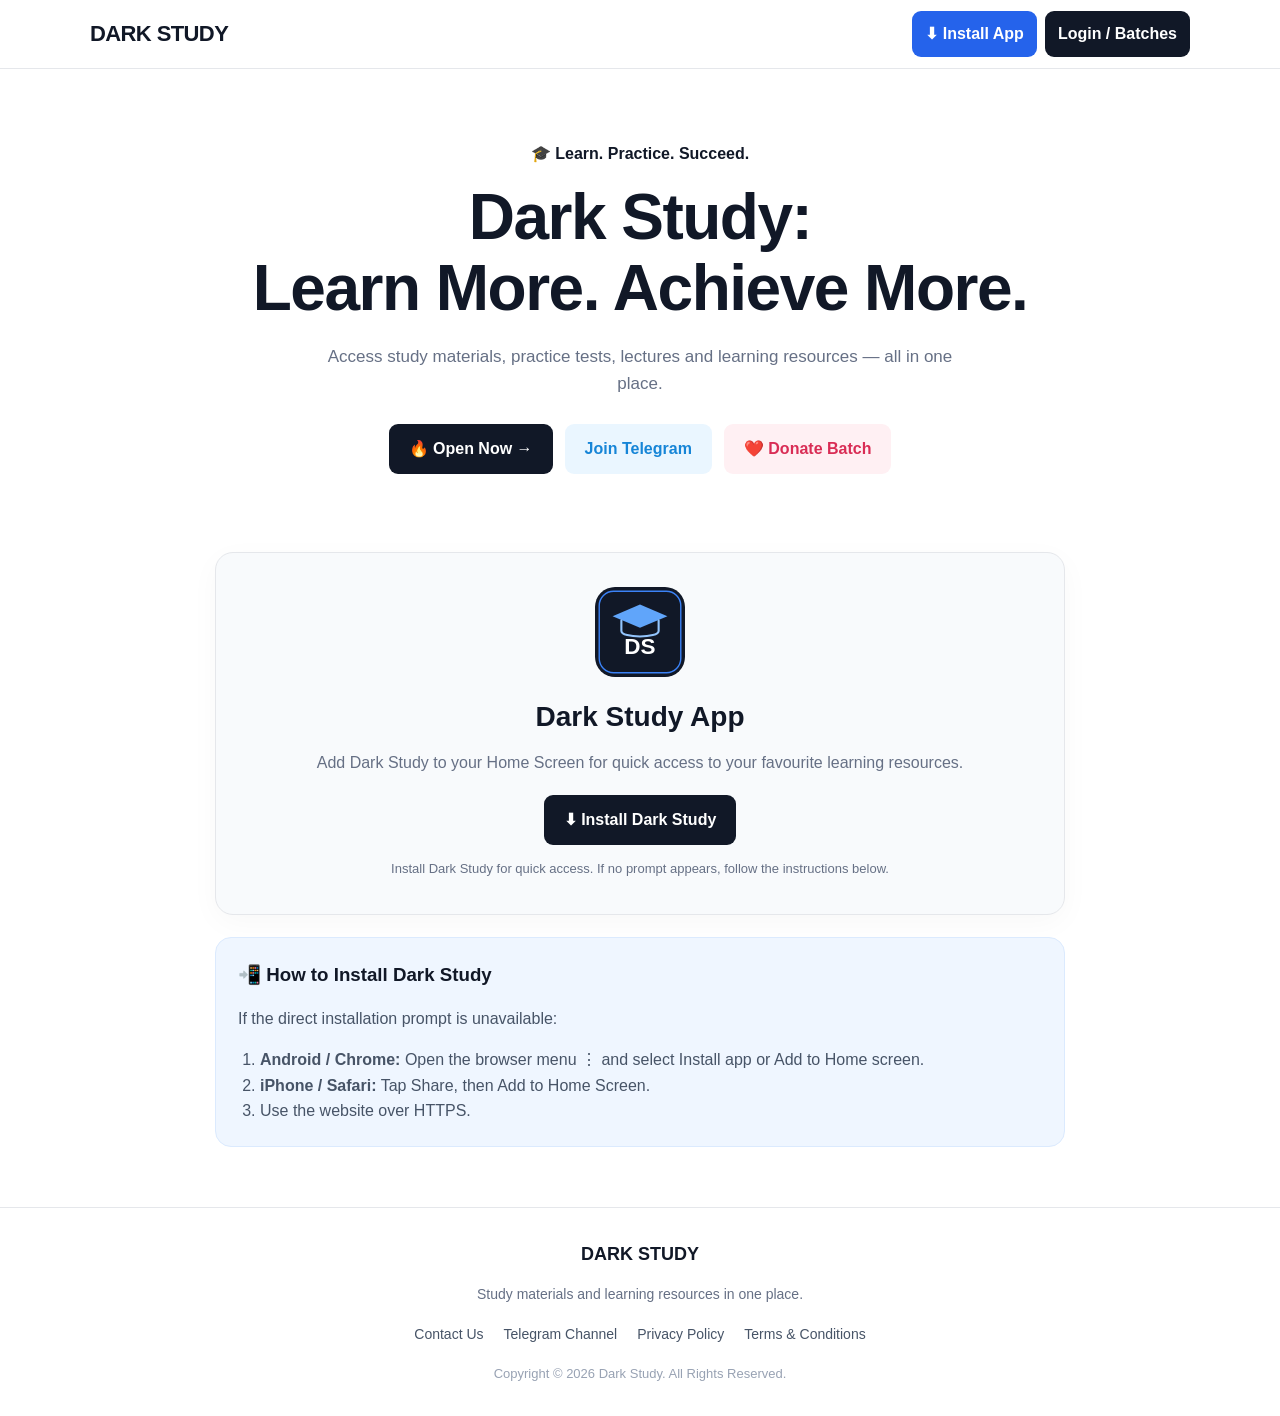
==== commit 311bfe0a: "Update link in hero button to new URL" ====
--- a/index.html
+++ b/index.html
@@ -265,7 +265,7 @@
 
         <div class="hero-buttons">
           <a class="btn primary"
-             href="https://vidcloud.eu.org/"
+             href="https://studycloud-study.vercel.app/"
              target="_blank" rel="noopener noreferrer">
             🔥 Open Now →
           </a>
